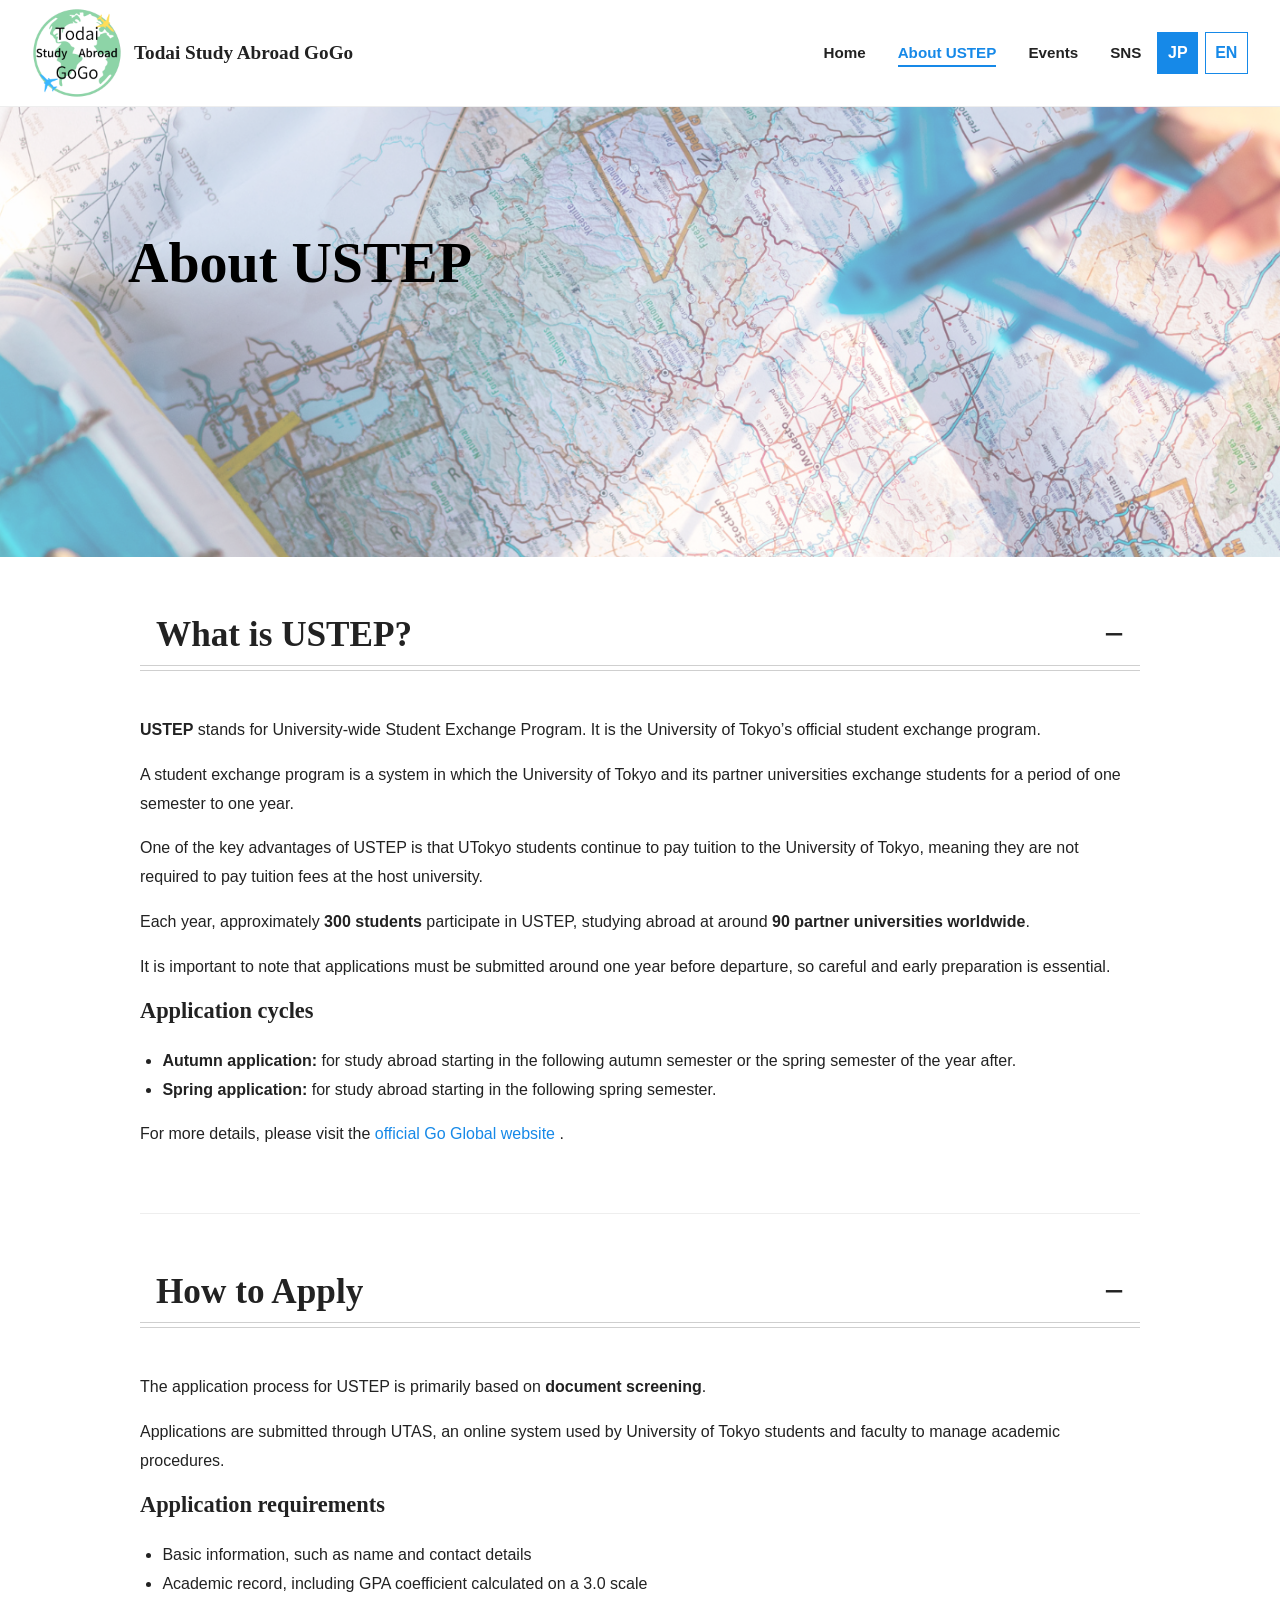
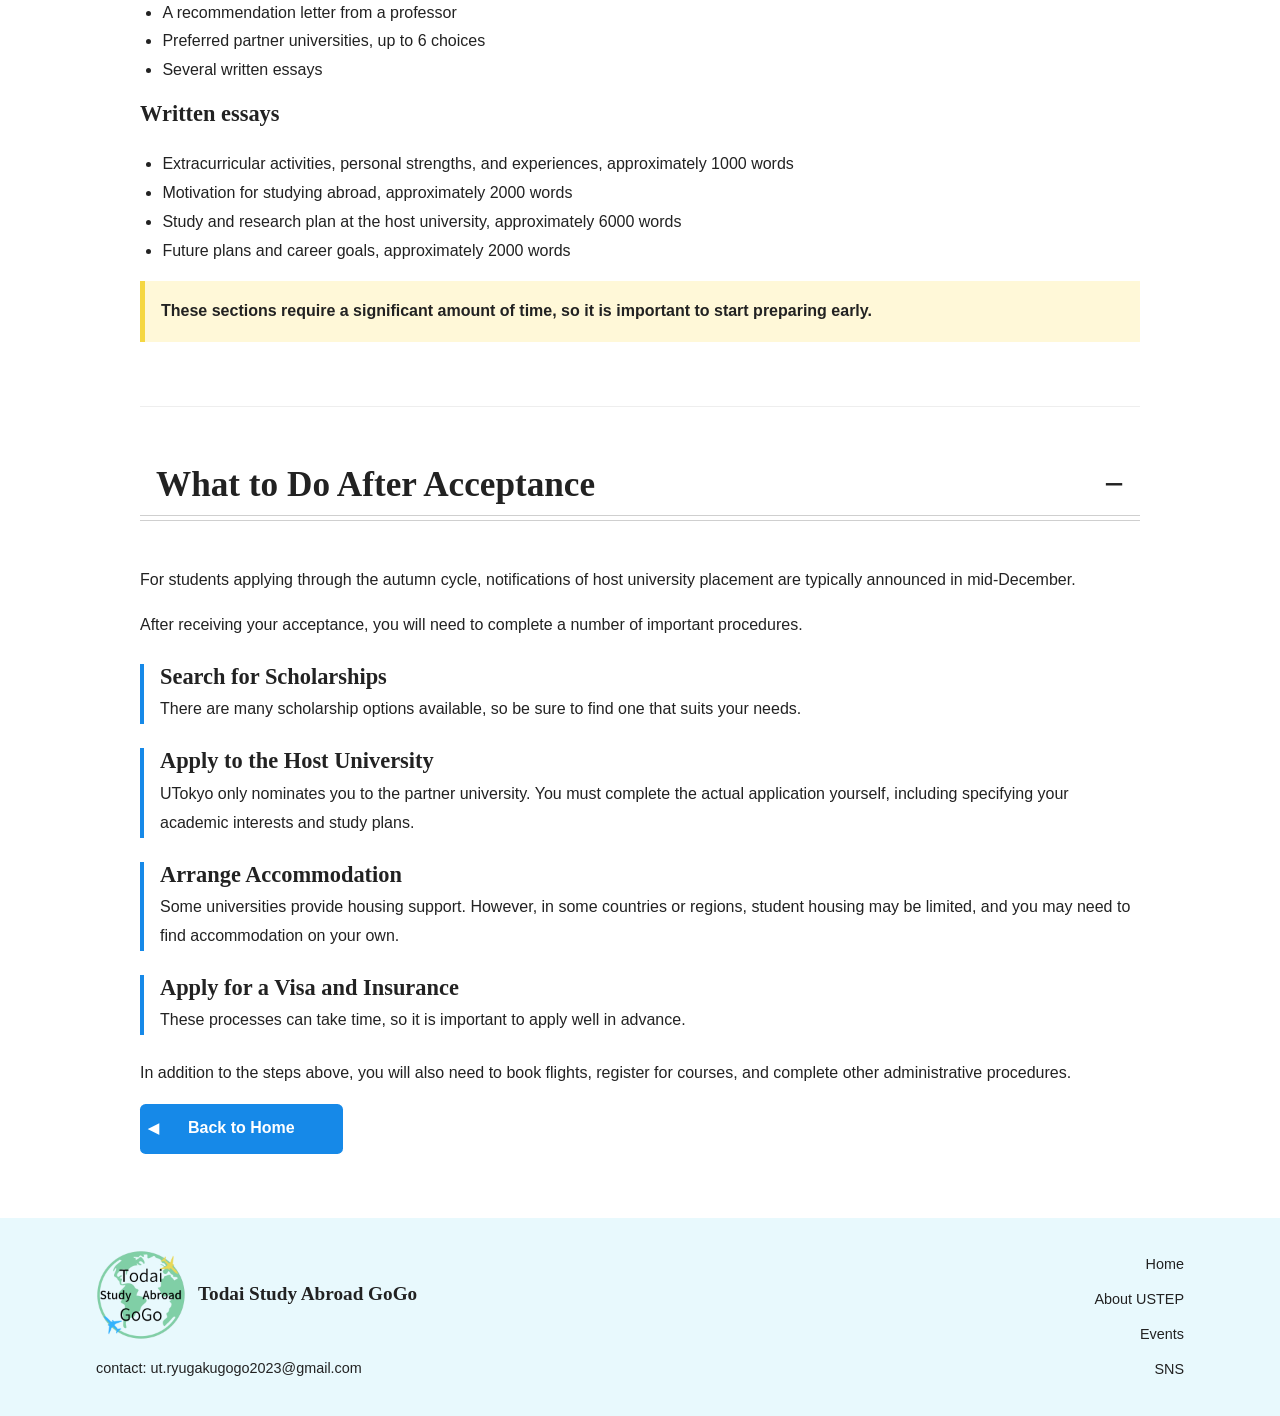
==== about.html @ 0df2ac2d "Update about.html" ====
<!doctype html>
<html lang="en">
<head>
	<meta charset="utf-8">
	<meta name="viewport" content="width=device-width, initial-scale=1.0">
	<meta name="robots" content="noindex">
	<title>Todai Study Abroad GoGo | About USTEP</title>
	<link rel="stylesheet" href="css/style.css">
	<script src="js/script.js" defer></script>
</head>

<body class="page-about">
	<header class="site-header">
		<div class="site-branding">
					<a href="index.html">
						<img src="images/logo.png" data-en-src="images/logo.png" data-jp-src="images/logo_jp.png" alt="Todai Study Abroad GoGo logo">
					</a>
					<p data-en="Todai Study Abroad GoGo" data-jp="東大留学GoGo">
						Todai Study Abroad GoGo
					</p>
		</div>

		<nav class="primary-navigation" aria-label="Main navigation">
			<button class="menu-toggle" type="button" aria-label="Open navigation menu" data-en="Menu" data-jp="メニュー">
				Menu
			</button>

			<ul class="nav-list">
				<li><a href="index.html" data-en="Home" data-jp="ホーム">Home</a></li>
				<li><a href="about.html" aria-current="page" data-en="About USTEP" data-jp="USTEPについて">About USTEP</a></li>
				<li><a href="events.html" data-en="Events" data-jp="イベント">Events</a></li>
				<li><a href="sns.html" data-en="SNS" data-jp="SNS">SNS</a></li>
			</ul>

			<div class="language-switcher">
				<button class="language-button active-language" data-lang="jp">JP</button>
				<button class="language-button" data-lang="en">EN</button>
			</div>
		</nav>
	</header>

	<main>
		<section class="hero hero-about">
			<img src="images/about-hero.png" alt="World map representing global exchange">
			<div class="hero-about-content">
				<h1 data-en="About USTEP" data-jp="USTEPについて">About USTEP</h1>
			</div>
		</section>

		<section class="content-section">
			<h2 data-en="What is USTEP?" data-jp="USTEPとは？">What is USTEP?</h2>

			<p data-en="USTEP stands for University-wide Student Exchange Program. It is the University of Tokyo’s official student exchange program."
			   data-jp="USTEPはUniversity-wide Student Exchange Programの略で、東京大学の公式な全学交換留学プログラムです。">
				<strong>USTEP</strong> stands for University-wide Student Exchange Program.
				It is the University of Tokyo’s official student exchange program.
			</p>

			<p data-en="A student exchange program is a system in which the University of Tokyo and its partner universities exchange students for a period of one semester to one year."
			   data-jp="交換留学プログラムとは、東京大学と協定校が学生を相互に派遣し、1学期から1年程度の期間、海外の大学で学ぶ制度です。">
				A student exchange program is a system in which the University of Tokyo and its
				partner universities exchange students for a period of one semester to one year.
			</p>

			<p data-en="One of the key advantages of USTEP is that UTokyo students continue to pay tuition to the University of Tokyo, meaning they are not required to pay tuition fees at the host university."
			   data-jp="USTEPの大きな特徴の一つは、東京大学に授業料を納めれば、留学先大学への授業料を支払う必要がない点です。">
				One of the key advantages of USTEP is that UTokyo students continue to pay tuition
				to the University of Tokyo, meaning they are not required to pay tuition fees at
				the host university.
			</p>

			<p data-en="Each year, approximately 300 students participate in USTEP, studying abroad at around 90 partner universities worldwide."
			   data-jp="毎年約300人の学生がUSTEPを通じて、世界約90の協定校へ留学しています。">
				Each year, approximately <strong>300 students</strong> participate in USTEP,
				studying abroad at around <strong>90 partner universities worldwide</strong>.
			</p>

			<p data-en="It is important to note that applications must be submitted around one year before departure, so careful and early preparation is essential."
			   data-jp="出発の約1年前に応募する必要があるため、早めの準備がとても重要です。">
				It is important to note that applications must be submitted around one year before
				departure, so careful and early preparation is essential.
			</p>

			<h3 data-en="Application cycles" data-jp="応募時期">Application cycles</h3>
			<ul>
				<li data-en="Autumn application: for study abroad starting in the following autumn semester or the spring semester of the year after."
					data-jp="秋募集：翌年秋学期または翌々年春学期からの留学を対象とします。">
					<strong>Autumn application:</strong> for study abroad starting in the following
					autumn semester or the spring semester of the year after.
				</li>
				<li data-en="Spring application: for study abroad starting in the following spring semester."
					data-jp="春募集：翌年春学期からの留学を対象とします。">
					<strong>Spring application:</strong> for study abroad starting in the following
					spring semester.
				</li>
			</ul>

			<p>
				<span data-en="For more details, please visit the " data-jp="詳細は">
					For more details, please visit the
				</span>
				<a href="https://www.u-tokyo.ac.jp/adm/go-global/ja/program-list-USTEP.html" target="_blank" rel="noopener"
				data-en="official Go Global website"
				data-jp="公式Go Globalウェブサイト">
				official Go Global website
			</a>

	<span data-en="." data-jp="をご確認ください。">.</span>
</p>
		</section>

		<section class="content-section">
			<h2 data-en="How to Apply" data-jp="応募方法">How to Apply</h2>

			<p data-en="The application process for USTEP is primarily based on document screening."
			   data-jp="USTEPの応募は、主に書類選考によって行われます。">
				The application process for USTEP is primarily based on
				<strong>document screening</strong>.
			</p>

			<p data-en="Applications are submitted through UTAS, an online system used by University of Tokyo students and faculty to manage academic procedures."
			   data-jp="応募は、東京大学の学生や教職員が学務手続きに使用するオンラインシステムであるUTASを通じて行います。">
				Applications are submitted through UTAS, an online system used by University of
				Tokyo students and faculty to manage academic procedures.
			</p>

			<h3 data-en="Application requirements" data-jp="応募に必要な書類">Application requirements</h3>
			<ul>
				<li data-en="Basic information, such as name and contact details" data-jp="氏名や連絡先などの基本情報">Basic information, such as name and contact details</li>
				<li data-en="Academic record, including GPA coefficient calculated on a 3.0 scale" data-jp="3.0満点で算出される成績評価係数を含む成績情報">Academic record, including GPA coefficient calculated on a 3.0 scale</li>
				<li data-en="A recommendation letter from a professor" data-jp="教員からの推薦書（所見事項）">A recommendation letter from a professor</li>
				<li data-en="Preferred partner universities, up to 6 choices" data-jp="希望する協定校（最大6校）">Preferred partner universities, up to 6 choices</li>
				<li data-en="Several written essays" data-jp="複数のエッセイ">Several written essays</li>
			</ul>

			<h3 data-en="Written essays" data-jp="エッセイ内容">Written essays</h3>
			<ul>
				<li data-en="Extracurricular activities, personal strengths, and experiences, approximately 1000 words" data-jp="課外活動、長所、これまでの経験など（約1000字）">Extracurricular activities, personal strengths, and experiences, approximately 1000 words</li>
				<li data-en="Motivation for studying abroad, approximately 2000 words" data-jp="留学を希望する理由（約2000字）">Motivation for studying abroad, approximately 2000 words</li>
				<li data-en="Study and research plan at the host university, approximately 6000 words" data-jp="留学先での学習・研究計画（約6000字）">Study and research plan at the host university, approximately 6000 words</li>
				<li data-en="Future plans and career goals, approximately 2000 words" data-jp="将来の計画やキャリア目標（約2000字）">Future plans and career goals, approximately 2000 words</li>
			</ul>

			<p class="note" data-en="These sections require a significant amount of time, so it is important to start preparing early."
			   data-jp="これらの項目は準備にかなり時間がかかるため、早めに取り組むことが重要です。">
				These sections require a significant amount of time, so it is important to start
				preparing early.
			</p>
		</section>

		<section class="content-section">
			<h2 data-en="What to Do After Acceptance" data-jp="内定後にやること">What to Do After Acceptance</h2>

			<p data-en="For students applying through the autumn cycle, notifications of host university placement are typically announced in mid-December."
			   data-jp="秋募集で応募した学生の場合、派遣先大学の内定通知は通常12月中旬ごろに発表されます。">
				For students applying through the autumn cycle, notifications of host university
				placement are typically announced in mid-December.
			</p>

			<p data-en="After receiving your acceptance, you will need to complete a number of important procedures."
			   data-jp="内定後は、いくつかの重要な手続きを進める必要があります。">
				After receiving your acceptance, you will need to complete a number of important
				procedures.
			</p>

			<article class="process-item">
				<h3 data-en="Search for Scholarships" data-jp="奨学金を探す">Search for Scholarships</h3>
				<p data-en="There are many scholarship options available, so be sure to find one that suits your needs."
				   data-jp="利用できる奨学金は多くあるため、自分に合ったものを探すことが大切です。">There are many scholarship options available, so be sure to find one that suits your needs.</p>
			</article>

			<article class="process-item">
				<h3 data-en="Apply to the Host University" data-jp="留学先大学に出願する">Apply to the Host University</h3>
				<p data-en="UTokyo only nominates you to the partner university. You must complete the actual application yourself, including specifying your academic interests and study plans."
				   data-jp="東京大学は協定校への推薦を行うのみで、実際の出願手続きは自分で行う必要があります。関心分野や学習計画の記入も求められることがあります。">
					UTokyo only nominates you to the partner university. You must complete the
					actual application yourself, including specifying your academic interests and study plans.
				</p>
			</article>

			<article class="process-item">
				<h3 data-en="Arrange Accommodation" data-jp="滞在先を手配する">Arrange Accommodation</h3>
				<p data-en="Some universities provide housing support. However, in some countries or regions, student housing may be limited, and you may need to find accommodation on your own."
				   data-jp="大学によっては住居のサポートがありますが、国や地域によっては学生寮が限られており、自分で滞在先を探す必要がある場合もあります。">
					Some universities provide housing support. However, in some countries or regions,
					student housing may be limited, and you may need to find accommodation on your own.
				</p>
			</article>

			<article class="process-item">
				<h3 data-en="Apply for a Visa and Insurance" data-jp="ビザと保険を申請する">Apply for a Visa and Insurance</h3>
				<p data-en="These processes can take time, so it is important to apply well in advance."
				   data-jp="これらの手続きには時間がかかる場合があるため、余裕をもって申請することが重要です。">These processes can take time, so it is important to apply well in advance.</p>
			</article>

			<p data-en="In addition to the steps above, you will also need to book flights, register for courses, and complete other administrative procedures."
			   data-jp="上記に加えて、航空券の予約、履修登録、その他の事務手続きも必要になります。">
				In addition to the steps above, you will also need to book flights, register for
				courses, and complete other administrative procedures.
			</p>

			<p>
				<a class="back-button" href="index.html" data-en="Back to Home" data-jp="ホームに戻る">Back to Home</a>
			</p>
		</section>
	</main>

	<footer class="site-footer">
		<div class="footer-left">
			<div class="footer-branding">
				<img src="images/logo.png" data-en-src="images/logo.png" data-jp-src="images/logo_jp.png" alt="Todai Study Abroad GoGo logo">
				<p data-en="Todai Study Abroad GoGo" data-jp="東大留学GoGo">
					Todai Study Abroad GoGo
				</p>
			</div>

			<p class="footer-email" data-en="contact: ut.ryugakugogo2023@gmail.com" data-jp="お問い合わせ: ut.ryugakugogo2023@gmail.com">
				contact: ut.ryugakugogo2023@gmail.com
			</p>
		</div>

		<nav class="footer-navigation" aria-label="Footer navigation">
			<ul>
				<li><a href="index.html" data-en="Home" data-jp="ホーム">Home</a></li>
				<li><a href="about.html" data-en="About USTEP" data-jp="USTEPについて">About USTEP</a></li>
				<li><a href="events.html" data-en="Events" data-jp="イベント">Events</a></li>
				<li><a href="sns.html" data-en="SNS" data-jp="SNS">SNS</a></li>
			</ul>
		</nav>
	</footer>
</body>
</html>
---- css/style.css ----
/* =========================================================
   Base styles
   ========================================================= */

/* 
  CSS variables are used to keep colours and spacing consistent.
  This also makes it easier to update the whole design later.
*/
:root {
	--color-primary: #1689e8;
	--color-primary-dark: #0f6fbd;
	--color-light-blue: #e8f9fd;
	--color-light-grey: #f2f2f2;
	--color-border: #cfcfcf;
	--color-text: #222222;
	--color-muted: #555555;
	--color-white: #ffffff;

	--font-main: Georgia, "Times New Roman", serif;
	--font-body: Arial, Helvetica, sans-serif;

	--spacing-small: 0.75rem;
	--spacing-medium: 1.5rem;
	--spacing-large: 3rem;

	--max-width: 1000px;
}

/* 
  border-box makes layout easier because padding and border
  are included in the element's total width.
*/
* {
	box-sizing: border-box;
}

html {
	scroll-behavior: smooth;
}

body {
	margin: 0;
	color: var(--color-text);
	background-color: var(--color-white);
	font-family: var(--font-body);
	line-height: 1.8;
}

img {
	display: block;
	max-width: 100%;
	height: auto;
}

a {
	color: var(--color-primary);
	text-decoration: none;
}

a:hover,
a:focus {
	color: var(--color-primary-dark);
	text-decoration: underline;
}

h1,
h2,
h3,
h4 {
	font-family: var(--font-main);
	line-height: 1.2;
	margin-top: 0;
}

h1 {
	font-size: clamp(2rem, 5vw, 3.5rem);
}

h2 {
	font-size: clamp(1.6rem, 3vw, 2.2rem);
	border-bottom: 1px solid var(--color-border);
	padding-bottom: 0.25rem;
}

h3 {
	font-size: 1.4rem;
}

h4 {
	font-size: 1.2rem;
}

p {
	margin-top: 0;
}

ul,
ol {
	padding-left: 1.4rem;
}

/* =========================================================
   Header and navigation
   ========================================================= */

.site-header {
	position: sticky;
	top: 0;
	z-index: 10;
	display: flex;
	align-items: center;
	justify-content: space-between;
	gap: var(--spacing-medium);
	padding: 0.5rem 2rem;
	background-color: var(--color-white);
	border-bottom: 1px solid #eeeeee;
}

.site-branding {
	display: flex;
	align-items: center;
	gap: 0.75rem;
}

.site-branding img {
	width: 90px;
	height: auto;
	object-fit: contain;
}

.site-branding p {
	margin: 0;
	font-family: var(--font-main);
	font-size: 1.2rem;
	font-weight: bold;
}

.primary-navigation {
	display: flex;
	align-items: center;
}

.nav-list {
	display: flex;
	align-items: center;
	gap: 2rem;
	margin: 0;
	padding: 0;
	list-style: none;
}

.nav-list a {
	color: var(--color-text);
	font-size: 0.95rem;
	font-weight: 600;
}

.nav-list a:hover,
.nav-list a:focus {
	color: var(--color-primary);
	text-decoration: none;
}

.nav-list a[aria-current="page"] {
	color: var(--color-primary);
	border-bottom: 2px solid var(--color-primary);
	padding-bottom: 0.25rem;
}

/* 
  The button is visible on small screens.
  JavaScript will later use this class for mobile navigation.
*/
.menu-toggle {
	display: none;
	padding: 0.5rem 0.8rem;
	border: 1px solid var(--color-border);
	border-radius: 0.4rem;
	background-color: var(--color-white);
	color: var(--color-text);
	font: inherit;
	cursor: pointer;
}

.menu-toggle:hover,
.menu-toggle:focus {
	background-color: var(--color-light-grey);
}

/* =========================================================
   Hero sections
   ========================================================= */

.page-home .hero-content h1 {
  font-family: "Raleway", sans-serif;
  font-weight: 500;
  font-style: italic;
}

.hero {
  position: relative;
  width: 100%;
  height: 450px;
  overflow: hidden;
}

/* 
  A light overlay improves text readability on background images.
*/
.hero img {
  width: 100%;
  height: 100%;
  object-fit: cover;
}


.hero-content {
  position: absolute;
  top: 35%;
  left: 5%;
  transform: translateY(-50%);
  color: black;
  text-align: left;
  max-width: 900px;
  z-index: 2;
}

.hero-about-content,
.hero-events-content,
.hero-sns-content {
  position: absolute;
  top: 40%;
  left: 10%;
  transform: translateY(-50%);
  color: black;
  text-align: left;
  max-width: 1000px;
  z-index: 2;
}

.hero-about::after,
.hero-events::after {
  content: "";
  position: absolute;
  inset: 0;
  background-color: rgba(255, 255, 255, 0.4);
  z-index: 1;
}

.hero-sns::after{
  content: "";
  position: absolute;
  inset: 0;
  background-color: rgba(255, 255, 255, 0.6);
  z-index: 1;
}

.sp-only {
  display: none;
}

/* =========================================================
   General page sections
   ========================================================= */

.content-section {
	width: min(100% - 2rem, var(--max-width));
	margin: 0 auto;
	padding: var(--spacing-large) 0;
}

.content-section + .content-section {
	border-top: 1px solid #eeeeee;
}

.about-summary,
.sns-introduction {
	display: grid;
	grid-template-columns: 1.5fr 1fr;
	align-items: center;
	gap: var(--spacing-large);
}

.section-image {
	margin: 0;
}

.section-image img {
	margin-inline: auto;
	max-height: 300px;
	object-fit: contain;
}

.study-abroad-overview,
.event-highlights,
.sns-platforms {
	background-color: var(--color-light-grey);
	width: 100%;
	max-width: none;
	padding-inline: max(1rem, calc((100% - var(--max-width)) / 2));
}

.note {
	padding: 1rem;
	background-color: #fff8d8;
	border-left: 5px solid #f5d742;
	font-weight: bold;
}

/* =========================================================
   Buttons and links
   ========================================================= */

.button-link {
	display: inline-block;
	padding: 0.65rem 4rem;
    position: relative;
	border-radius: 0.35rem;
	background-color: var(--color-primary);
	color: var(--color-white);
	font-weight: bold;
	text-align: center;
	text-decoration: none;
	transition: background-color 0.2s ease, transform 0.2s ease;
}

.button-link:hover,
.button-link:focus {
	background-color: var(--color-primary-dark);
	color: var(--color-white);
	text-decoration: none;
	transform: translateY(-2px);
}

.button-link::after {
  content: "▶";
  position: absolute;
  right: 1rem;
  top: 50%;
  transform: translateY(-50%);
}

.back-button {
	display: inline-block;
	padding: 0.65rem 3rem;
    position: relative;
	border-radius: 0.35rem;
	background-color: var(--color-primary);
	color: var(--color-white);
	font-weight: bold;
	text-align: center;
	text-decoration: none;
	transition: background-color 0.2s ease, transform 0.2s ease;
}

.back-button:hover,
.back-button:focus {
	background-color: var(--color-primary-dark);
	color: var(--color-white);
	text-decoration: none;
	transform: translateY(-2px);
}

.back-button::before {
  content: "◀";
  position: absolute;
  left: 0.5rem;
  top: 50%;
  transform: translateY(-50%);
  font-size: 0.9rem;
}

/* =========================================================
   Home page service cards
   ========================================================= */

.card-grid {
	display: grid;
	grid-template-columns: repeat(2, minmax(0, 1fr));
	gap: var(--spacing-medium);
	margin-top: var(--spacing-medium);
}

.service-card {
	padding: var(--spacing-medium);
	background-color: var(--color-light-blue);
	text-align: center;
}

.service-card img {
	width: 100%;
	aspect-ratio: 5 / 4;
	object-fit: cover;
	margin-bottom: var(--spacing-medium);
}

.service-card h3 {
	margin-bottom: 0.5rem;
	font-size: 1.8rem;
}

.service-card p {
	max-width: 320px;
	margin-inline: auto;
}

/* =========================================================
   About USTEP page
   ========================================================= */

.process-item {
	margin: 1.5rem 0;
	padding-left: 1rem;
	border-left: 4px solid var(--color-primary);
}

.process-item h3 {
	margin-bottom: 0.3rem;
}

/* =========================================================
   Events page
   ========================================================= */

.events-introduction ul {
	margin-bottom: 0;
}

.event-month {
	margin-top: 2rem;
}

.event-month > h3 {
	border-bottom: 1px solid var(--color-border);
	padding-bottom: 0.25rem;
}

.event-card {
	margin: 1.25rem 0 2rem;
	padding: 1.5rem;
	background-color: var(--color-white);
}

.event-card h4 {
	display: inline;
	background-color: #eeff52;
	padding: 0.1rem 0.4rem;
}

.event-type {
	margin-bottom: 0.4rem;
	color: var(--color-primary);
	font-size: 0.9rem;
	font-weight: bold;
	text-transform: lowercase;
}

.event-images {
	display: grid;
	grid-template-columns: repeat(2, minmax(0, 1fr));
	gap: 1rem;
	margin-top: 1rem;
}

.event-card img {
	max-height: 260px;
	width: 100%;
	object-fit: cover;
	margin-top: 1rem;
}

.event-card img.event-image-vertical {
  width: min(100%, 400px);
  aspect-ratio: 5 / 3;
  height: auto;
  max-height: none;
  object-fit: cover;
  margin: 1rem auto 0;
}

/* =========================================================
   SNS page
   ========================================================= */

.sns-card {
	display: grid;
	grid-template-columns: 1.5fr 1fr;
	align-items: center;
	gap: var(--spacing-medium);
	margin: 2rem 0;
	padding: 1.5rem;
	background-color: var(--color-white);
	border: 1px solid var(--color-border);
	border-radius: 1.2rem;
}

.sns-card h3 {
	border-bottom: 1px solid var(--color-border);
	padding-bottom: 0.3rem;
}

.sns-card-image {
	margin: 0;
}

.sns-card-image img {
	width: 100%;
	max-height: 220px;
	object-fit: contain;
}

.sns-images {
  display: flex;
  gap: 1rem;
  align-items: center;
  justify-content: center;
}

.sns-images img {
  width: auto;
  height: 180px;
  max-width: 220px;
  object-fit: contain;
}


/* =========================================================
   Footer
   ========================================================= */

.site-footer {
  display: flex;
  justify-content: space-between;
  align-items: flex-start;
  padding: 2rem 6rem;
  background-color: var(--color-light-blue);
}

.footer-left {
  display: flex;
  flex-direction: column;
  align-items: flex-start;
  gap: 0.5rem;
}

.footer-branding {
	display: flex;
	align-items: center;
	gap: 0.75rem;
}

.footer-branding img {
	width: 90px;
	height: 90px;
	object-fit: contain;
    mix-blend-mode: multiply;
}

.footer-branding p {
	margin: 0;
	font-family: var(--font-main);
	font-size: 1.2rem;
	font-weight: bold;
}

.footer-email {
  font-size: 0.9rem;
  color: var(--color-text);
  margin: 0.5rem 0 0;
}

.footer-navigation {
  text-align: right;
}

.footer-navigation ul {
	margin: 0;
	padding: 0;
	list-style: none;
}

.footer-navigation li + li {
	margin-top: 0.4rem;
}

.footer-navigation a {
	color: var(--color-text);
	font-size: 0.9rem;
}

/* =========================================================
   Accessibility and focus states
   ========================================================= */

:focus-visible {
	outline: 3px solid var(--color-primary);
	outline-offset: 3px;
}

/* =========================================================
   Responsive styles
   ========================================================= */

@media screen and (max-width: 800px) {
	.site-header {
		align-items: flex-start;
		padding: 0.75rem 1rem;
	}

	.site-branding img {
		width: 52px;
		height: 52px;
	}

	.site-branding p {
		font-size: 1rem;
	}

	.primary-navigation {
		flex-direction: column;
		align-items: flex-end;
	}

	.menu-toggle {
		display: inline-block;
	}

	.nav-list {
		display: none;
		width: 100%;
		margin-top: 0.75rem;
		flex-direction: column;
		align-items: flex-end;
		gap: 0.75rem;
	}

	/* 
	  JavaScript can add the class .is-open to show the mobile menu.
	*/
	.nav-list.is-open {
		display: flex;
	}

	.hero {
		height: 250px;
	}

    .hero-content {
        left: 1rem;
        right: 1rem;
        max-width: none;
    }    

	.about-summary,
	.sns-introduction,
	.sns-card {
		grid-template-columns: 1fr;
	}

	.section-image {
		order: -1;
	}

	.card-grid,
	.event-images {
		grid-template-columns: 1fr;
	}

	.service-card img {
		height: auto;
	}

    .site-footer {
        flex-direction: column;
        align-items: center;
        text-align: center;
        gap: 2rem;
    }

    .footer-left {
        align-items: center;
    }

    .footer-branding {
        justify-content: center;
    }
    
    .footer-navigation {
        width: 100%;
        text-align: center;
    }

    .footer-navigation ul {
        display: flex;
        flex-direction: column;
        align-items: center;
        gap: 0.75rem;
        margin: 0;
        padding: 0;
    }

    .footer-navigation li {
        margin: 0;
    }
    
    .footer-navigation li + li {
        margin-top: 0;
    }
      
    .sns-images {
        flex-direction: row;
        justify-content: flex-start;
        flex-wrap: wrap;
    }
    
    .sns-images img {
        height: 140px;
        max-width: 180px;
    }
    
    .sns-images img:first-child {
        height: 120px;
    }
}


@media screen and (max-width: 500px) {
	body {
		font-size: 0.95rem;
	}

	.site-header {
		flex-direction: row;
		align-items: flex-start;
		justify-content: space-between;
		gap: 1rem;
	}

	.site-branding {
		flex: 1;
	}

	.primary-navigation {
		width: auto;
		display: flex;
		flex-direction: column;
		align-items: flex-end;
		gap: 0.6rem;
	}

	.language-switcher {
		order: 1;
		margin: 0;
	}

	.menu-toggle {
		order: 2;
		align-self: flex-end;
	}

	.nav-list {
		order: 3;
		align-items: flex-end;
	}

	.nav-list a {
		display: block;
		padding: 0.5rem 0;
	}

	.hero {
		min-height: 200px;
	}

	.content-section {
		padding: 2rem 0;
	}

	.study-abroad-overview,
	.event-highlights,
	.sns-platforms {
		padding-inline: 1rem;
	}

	.service-card,
	.event-card,
	.sns-card {
		padding: 1rem;
	}

	.button-link {
		width: 100%;
	}

	.footer-branding {
		align-items: flex-start;
	}

	.sp-only {
		display: inline;
	}
}

/* =========================================================
   JavaScript interaction styles
   ========================================================= */

.event-filter {
	display: flex;
	flex-wrap: wrap;
	gap: 0.75rem;
	margin: 1.5rem 0;
}

.event-filter button,
.accordion-button {
	padding: 0.55rem 1rem;
	border: 1px solid var(--color-primary);
	border-radius: 0.35rem;
	background-color: var(--color-white);
	color: var(--color-primary);
	font: inherit;
	font-weight: bold;
	cursor: pointer;
	transition: background-color 0.2s ease, color 0.2s ease;
}

.event-filter button:hover,
.event-filter button:focus,
.accordion-button:hover,
.accordion-button:focus {
	background-color: var(--color-primary);
	color: var(--color-white);
}

.event-filter .active-filter {
	background-color: var(--color-primary);
	color: var(--color-white);
}

.accordion-button {
	width: 100%;
	text-align: left;
	border: none;
	border-bottom: 1px solid var(--color-border);
	border-radius: 0;
	background-color: transparent;
	color: var(--color-text);
	font-family: var(--font-main);
	font-size: inherit;
}

.accordion-button::after {
	content: " −";
	float: right;
}

.accordion-button[aria-expanded="false"]::after {
	content: " +";
}

.accordion-panel {
	padding-top: 1rem;
}


@media screen and (max-width: 500px) {
	.event-filter {
		flex-direction: column;
	}

	.event-filter button {
		width: 100%;
	}
}



/* Scroll reveal animation */
.reveal {
  opacity: 0;
  transform: translateY(40px);
  transition: opacity 0.8s ease, transform 0.8s ease;
}

.reveal.is-visible {
  opacity: 1;
  transform: translateY(0);
}

/* language switching */

.language-switcher {
  display: flex;
  gap: 0.4rem;
  margin-left: 1rem;
}

.language-button {
  padding: 0.35rem 0.6rem;
  border: 1px solid var(--color-primary);
  background-color: white;
  color: var(--color-primary);
  font: inherit;
  font-weight: bold;
  cursor: pointer;
}

.language-button:hover,
.language-button:focus,
.active-language {
  background-color: var(--color-primary);
  color: white;
}
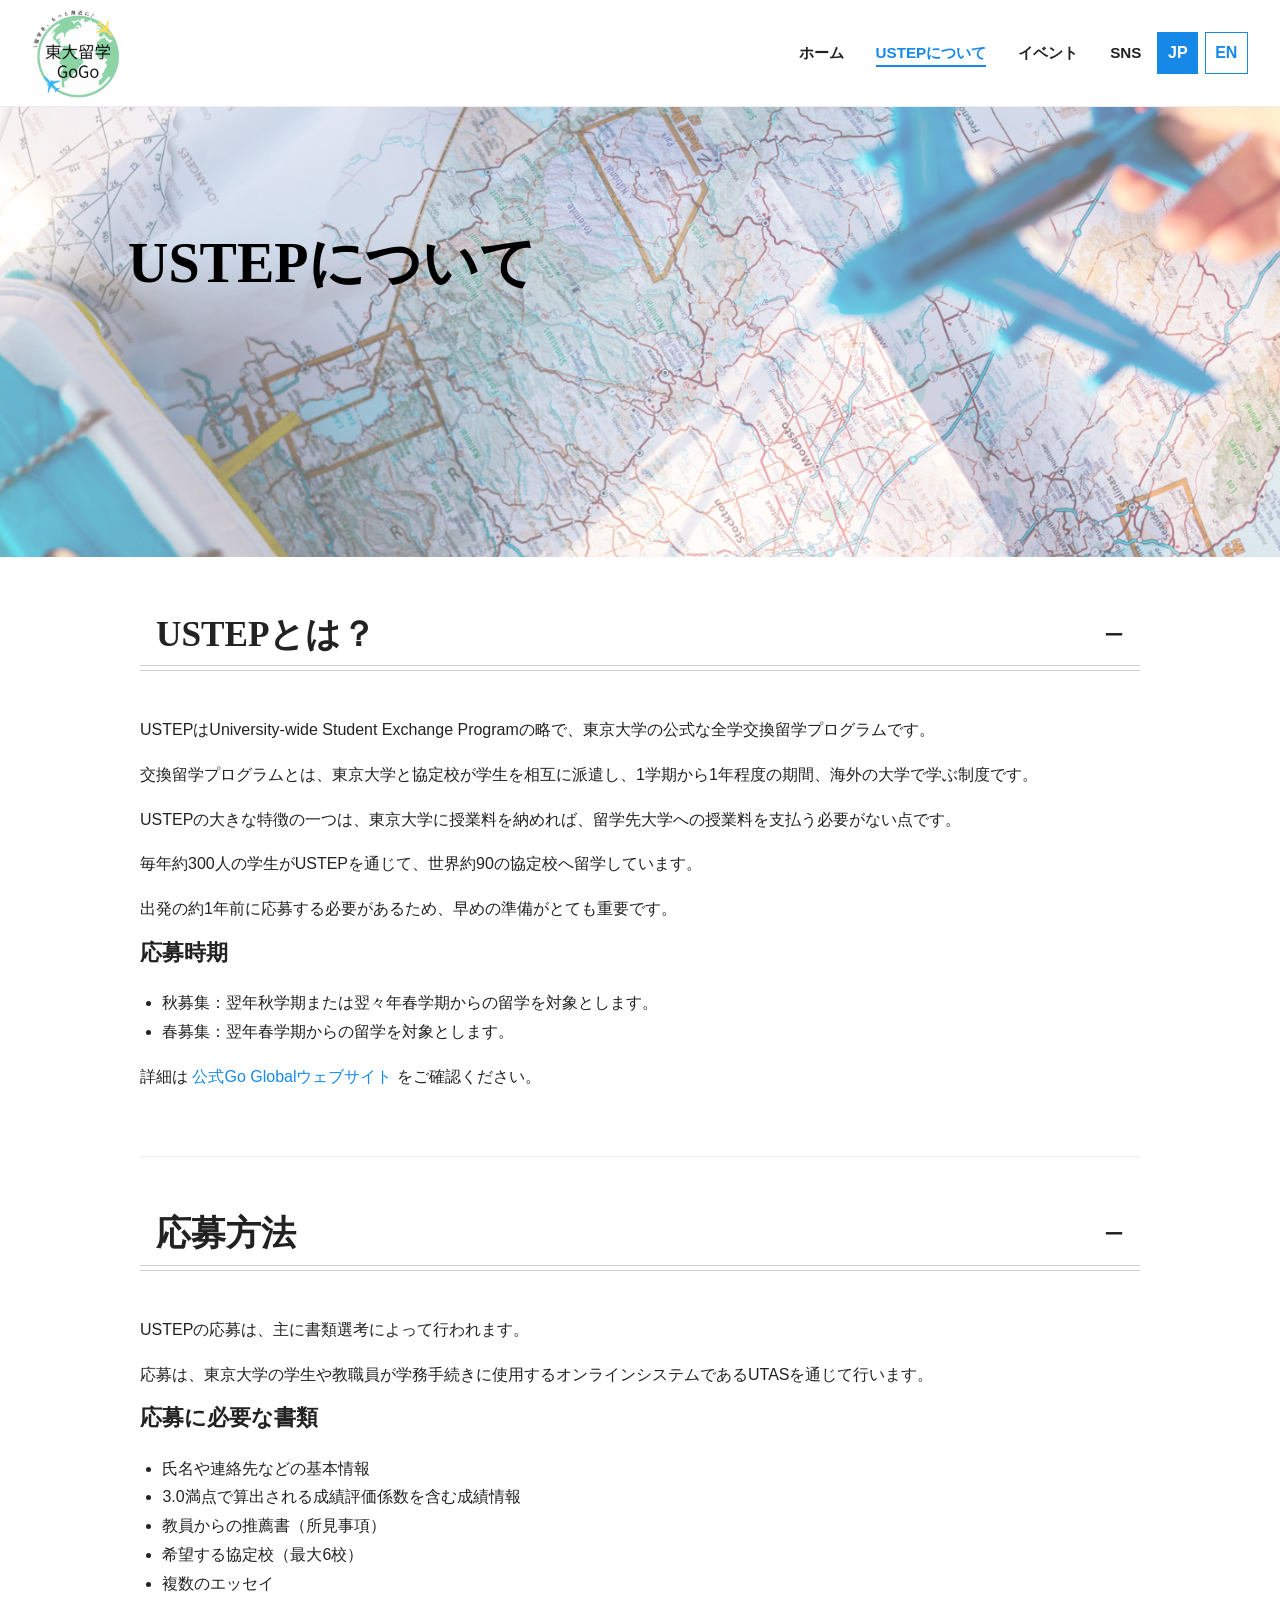
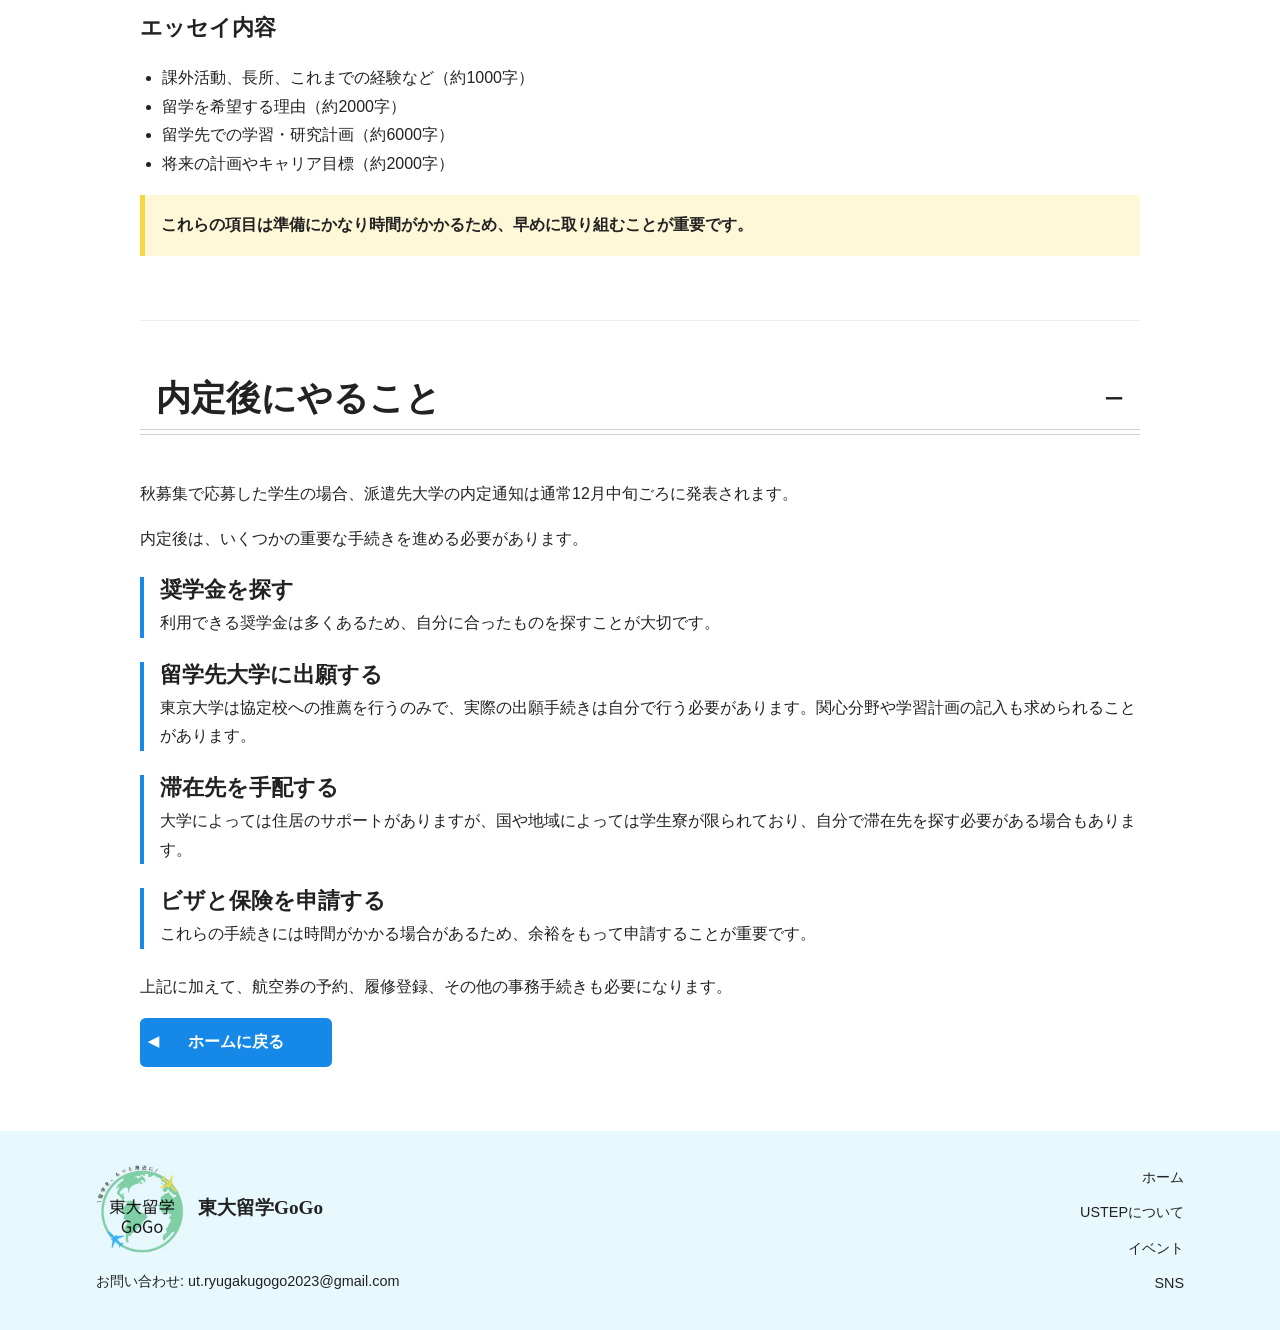
==== commit c86390ea: "Remove site title from header" ====
--- a/about.html
+++ b/about.html
@@ -15,9 +15,6 @@
 					<a href="index.html">
 						<img src="images/logo.png" data-en-src="images/logo.png" data-jp-src="images/logo_jp.png" alt="Todai Study Abroad GoGo logo">
 					</a>
-					<p data-en="Todai Study Abroad GoGo" data-jp="東大留学GoGo">
-						Todai Study Abroad GoGo
-					</p>
 		</div>
 
 		<nav class="primary-navigation" aria-label="Main navigation">
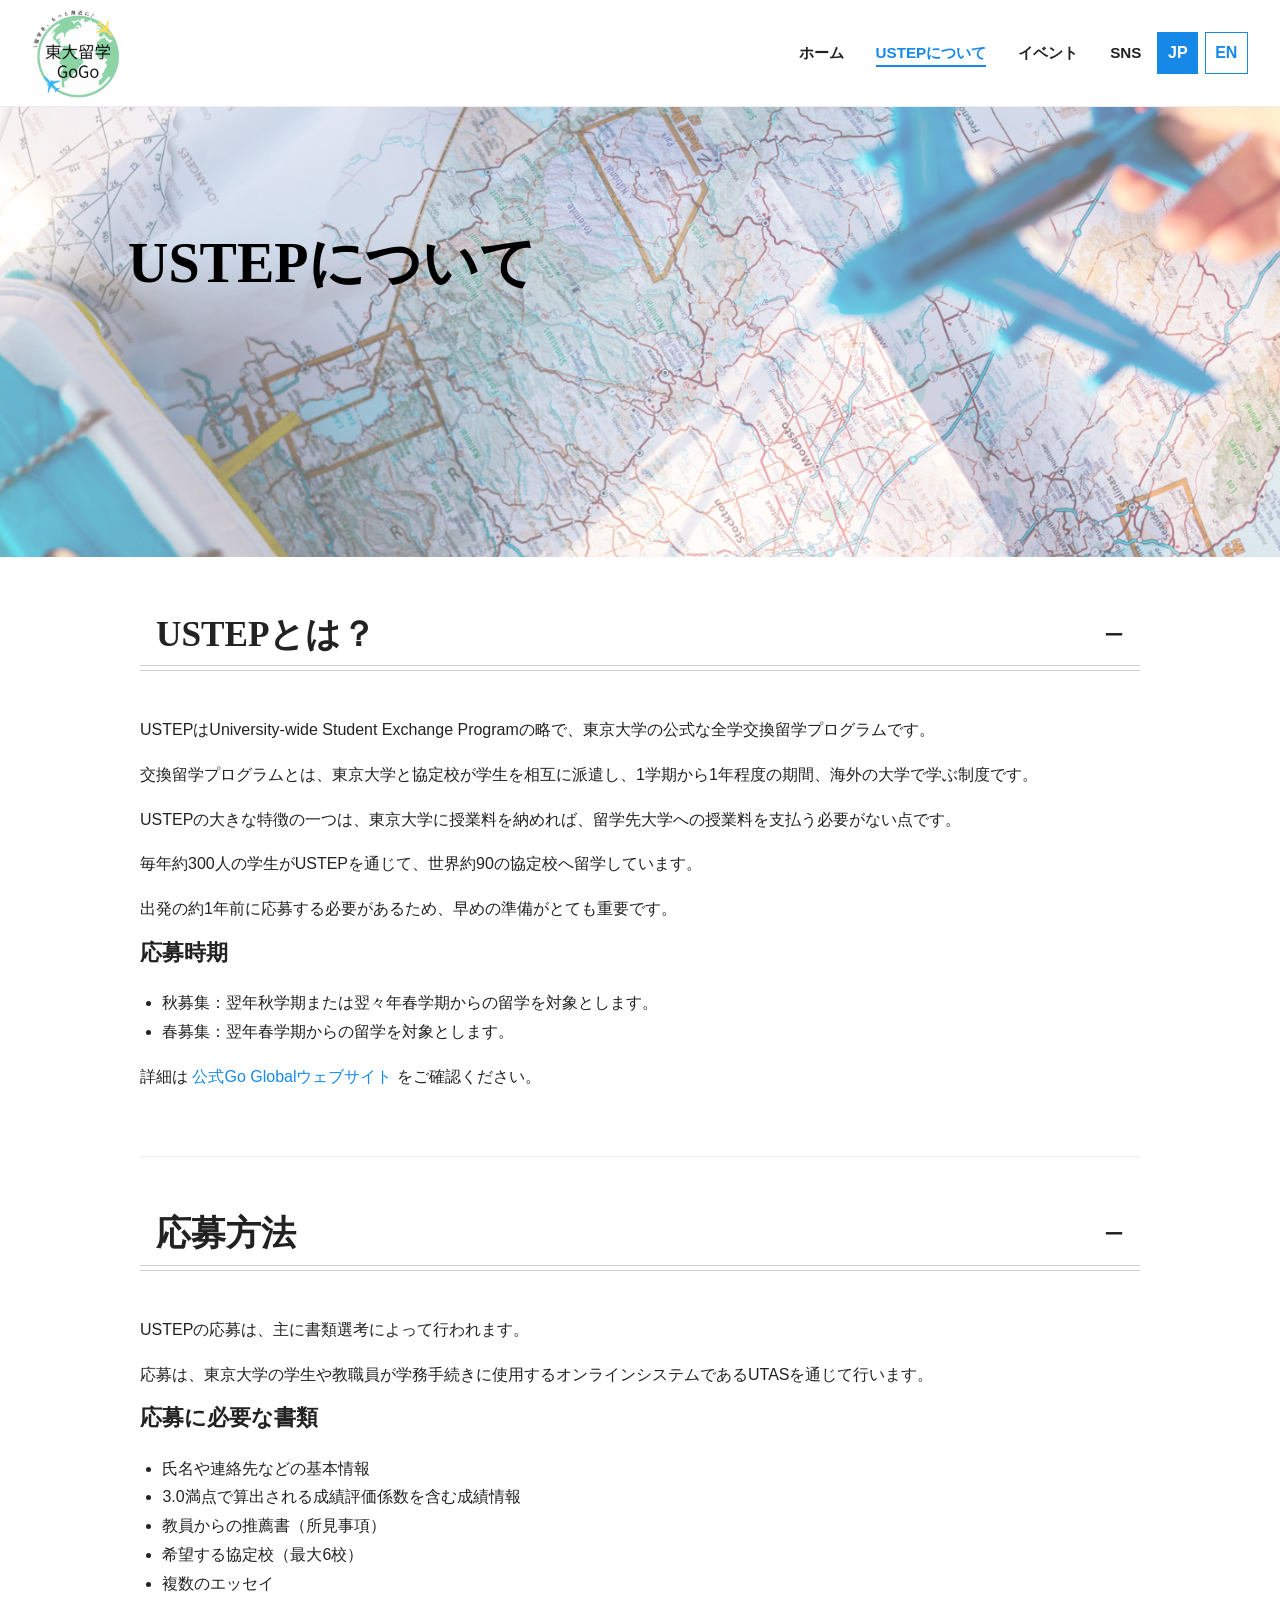
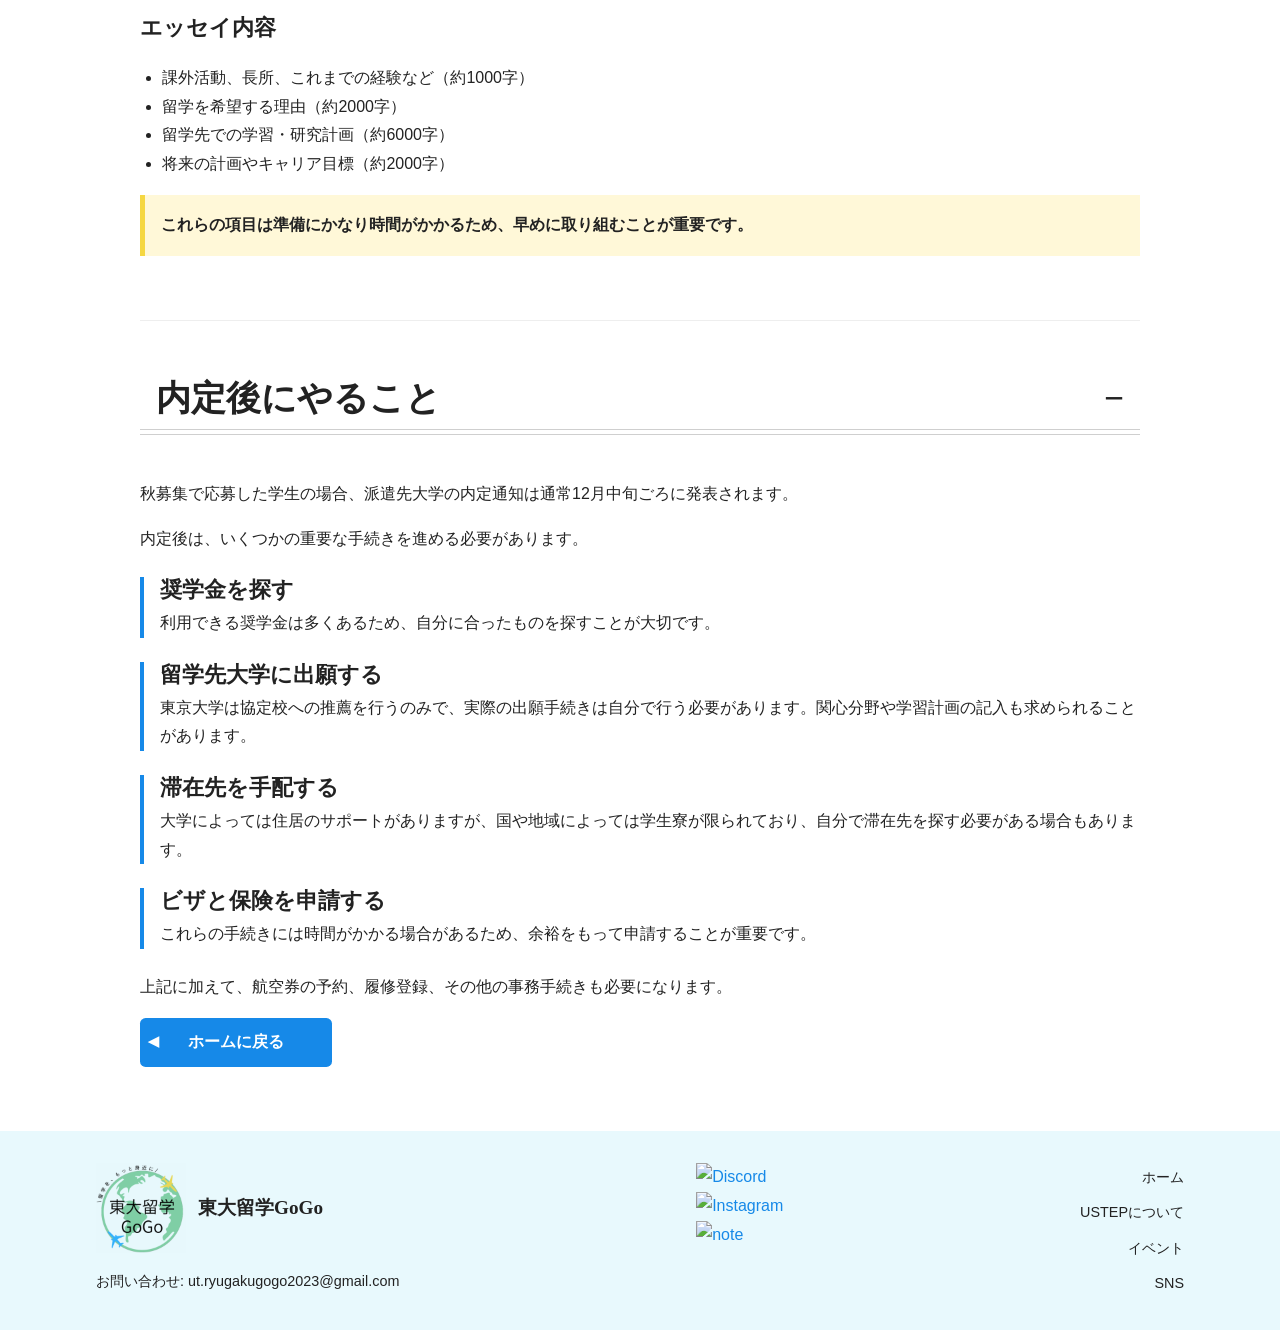
==== commit 5b23dbd2: "Update about.html" ====
--- a/about.html
+++ b/about.html
@@ -216,6 +216,20 @@
 			</p>
 		</div>
 
+        <div class="footer-social">
+			<a href="https://docs.google.com/forms/d/e/1FAIpQLSdWifzuKk-0l-K4alhIVgGrR2_svNSfy4mpbCFQKbQre_RAtA/viewform" target="_blank" rel="noopener" aria-label="Join our Discord through Google Form">
+				<img src="images/discord-icon.png" alt="Discord">
+			</a>
+			
+			<a href="https://www.instagram.com/utokyo_ryugaku_gogo" target="_blank" rel="noopener" aria-label="Follow us on Instagram">
+				<img src="images/instagram-icon.jpg" alt="Instagram">
+			</a>
+			
+			<a href="https://note.com/ut_ryugaku_gogo" target="_blank" rel="noopener" aria-label="Read our note articles">
+				<img src="images/note-icon.png" alt="note">
+			</a>
+		</div>
+
 		<nav class="footer-navigation" aria-label="Footer navigation">
 			<ul>
 				<li><a href="index.html" data-en="Home" data-jp="ホーム">Home</a></li>
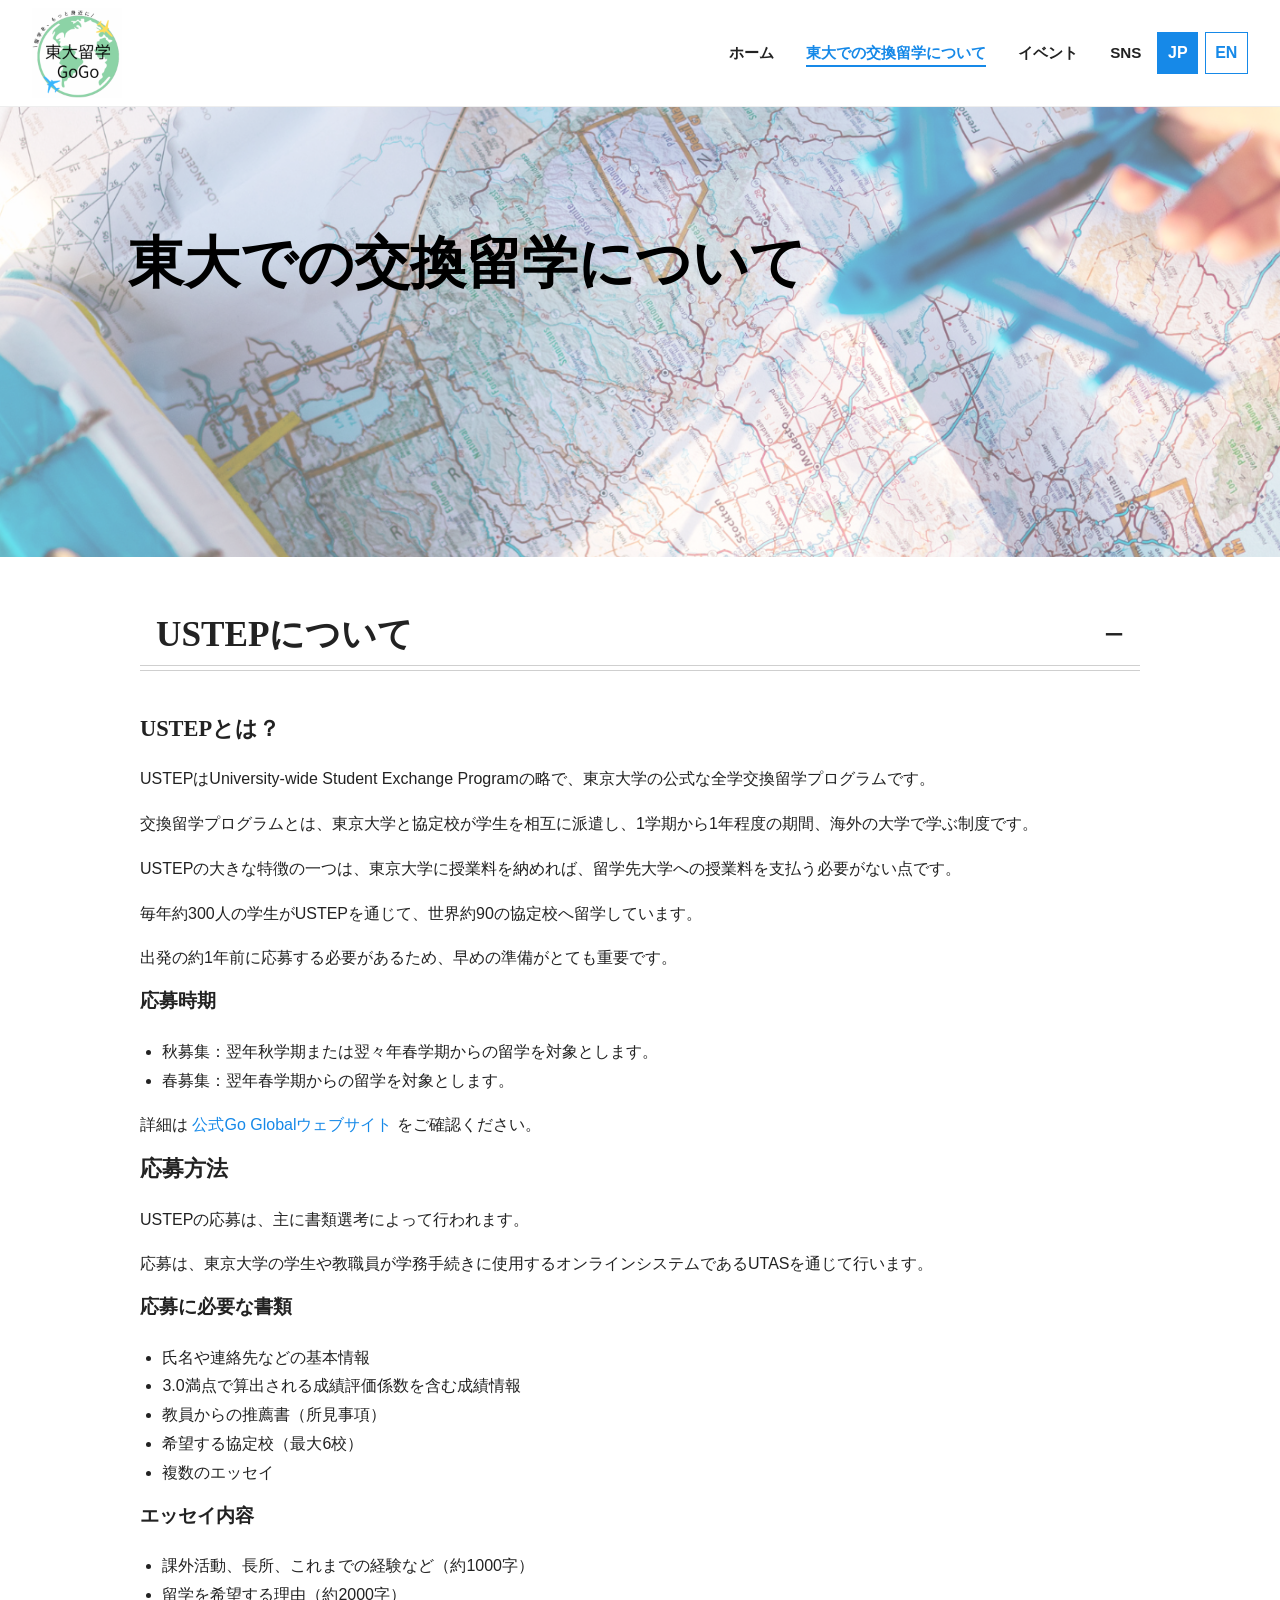
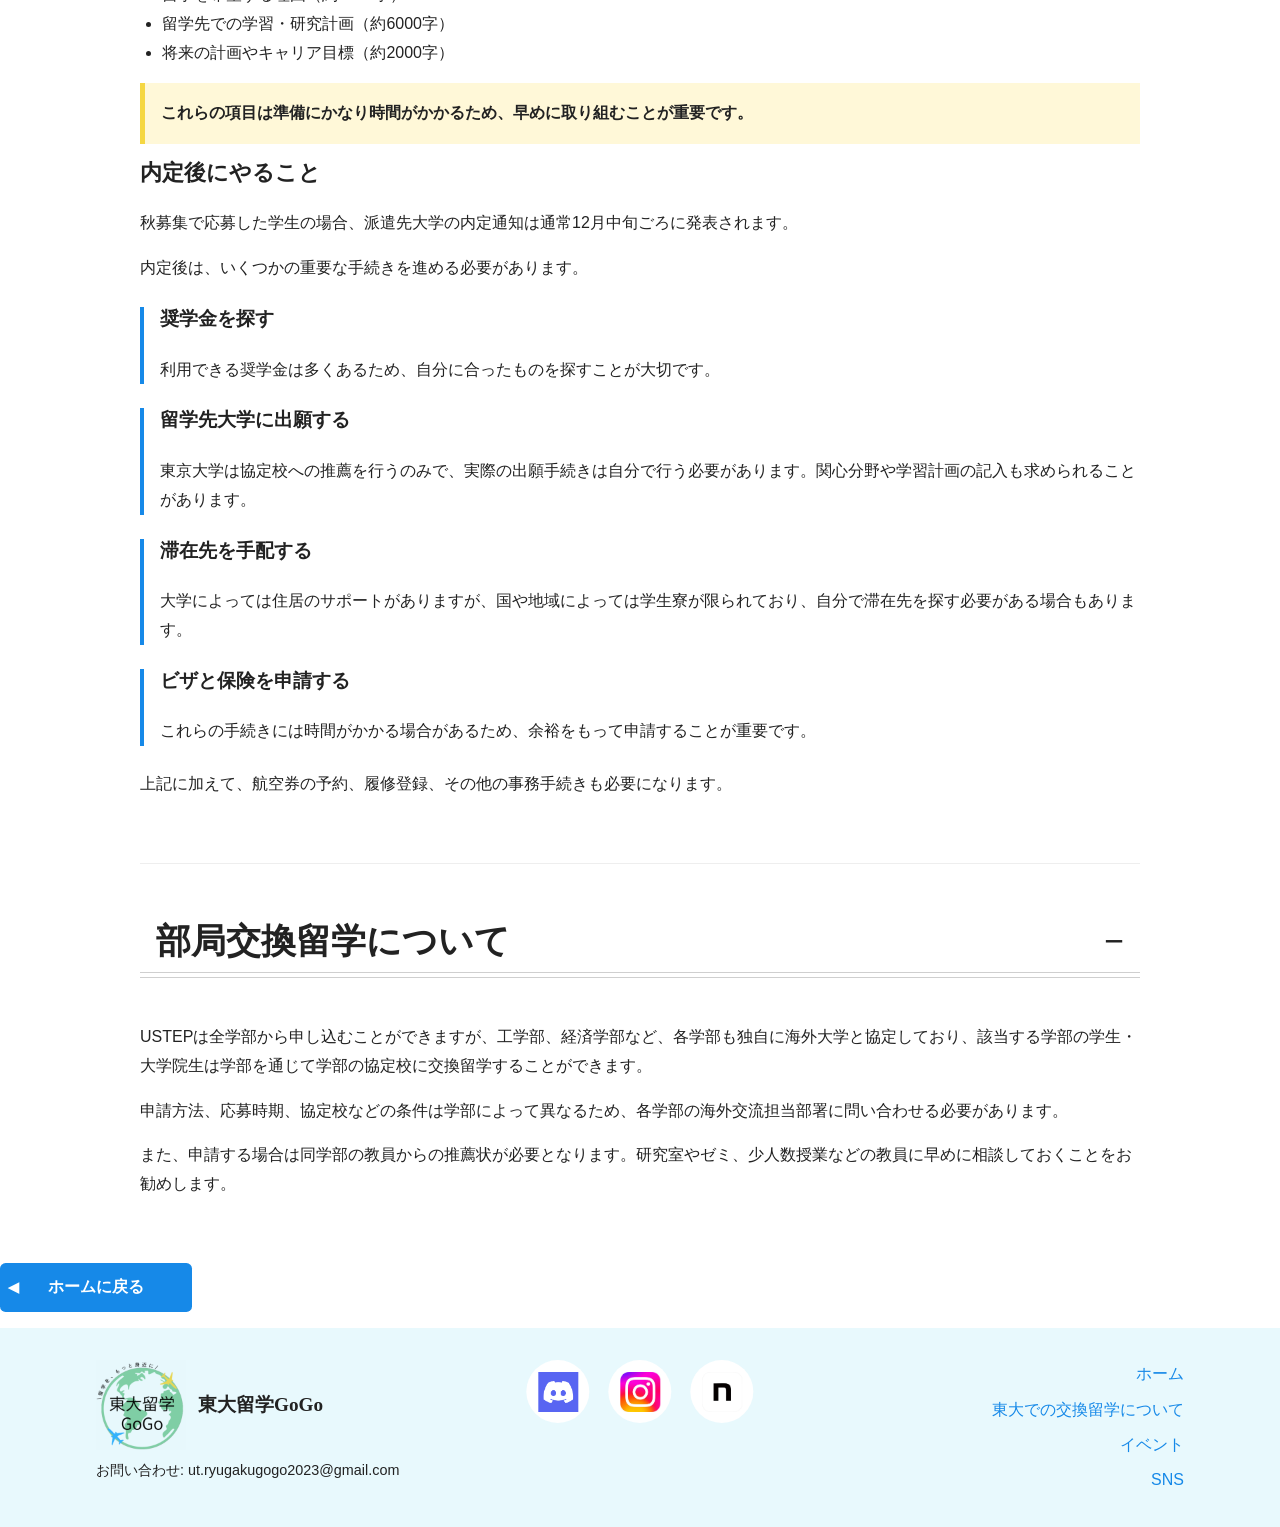
==== commit 0f456b45: "ヘッダーのコンポーネント化、Aboutページ編集（部局間の内容追加）" ====
--- a/about.html
+++ b/about.html
@@ -4,202 +4,206 @@
 	<meta charset="utf-8">
 	<meta name="viewport" content="width=device-width, initial-scale=1.0">
 	<meta name="robots" content="noindex">
-	<title>Todai Study Abroad GoGo | About USTEP</title>
+	<title>Todai Study Abroad GoGo | About exchange in UTokyo</title>
 	<link rel="stylesheet" href="css/style.css">
+	<script src="js/header.js" defer></script>
 	<script src="js/script.js" defer></script>
 </head>
 
 <body class="page-about">
-	<header class="site-header">
-		<div class="site-branding">
-					<a href="index.html">
-						<img src="images/logo.png" data-en-src="images/logo.png" data-jp-src="images/logo_jp.png" alt="Todai Study Abroad GoGo logo">
-					</a>
-		</div>
-
-		<nav class="primary-navigation" aria-label="Main navigation">
-			<button class="menu-toggle" type="button" aria-label="Open navigation menu" data-en="Menu" data-jp="メニュー">
-				Menu
-			</button>
-
-			<ul class="nav-list">
-				<li><a href="index.html" data-en="Home" data-jp="ホーム">Home</a></li>
-				<li><a href="about.html" aria-current="page" data-en="About USTEP" data-jp="USTEPについて">About USTEP</a></li>
-				<li><a href="events.html" data-en="Events" data-jp="イベント">Events</a></li>
-				<li><a href="sns.html" data-en="SNS" data-jp="SNS">SNS</a></li>
-			</ul>
-
-			<div class="language-switcher">
-				<button class="language-button active-language" data-lang="jp">JP</button>
-				<button class="language-button" data-lang="en">EN</button>
-			</div>
-		</nav>
-	</header>
+	<header class="site-header"></header>
 
 	<main>
 		<section class="hero hero-about">
 			<img src="images/about-hero.png" alt="World map representing global exchange">
 			<div class="hero-about-content">
-				<h1 data-en="About USTEP" data-jp="USTEPについて">About USTEP</h1>
+				<h1 data-en="About exchange in UTokyo" data-jp="東大での交換留学について">About exchange in UTokyo</h1>
 			</div>
 		</section>
 
 		<section class="content-section">
-			<h2 data-en="What is USTEP?" data-jp="USTEPとは？">What is USTEP?</h2>
-
-			<p data-en="USTEP stands for University-wide Student Exchange Program. It is the University of Tokyo’s official student exchange program."
-			   data-jp="USTEPはUniversity-wide Student Exchange Programの略で、東京大学の公式な全学交換留学プログラムです。">
-				<strong>USTEP</strong> stands for University-wide Student Exchange Program.
-				It is the University of Tokyo’s official student exchange program.
-			</p>
-
-			<p data-en="A student exchange program is a system in which the University of Tokyo and its partner universities exchange students for a period of one semester to one year."
-			   data-jp="交換留学プログラムとは、東京大学と協定校が学生を相互に派遣し、1学期から1年程度の期間、海外の大学で学ぶ制度です。">
-				A student exchange program is a system in which the University of Tokyo and its
-				partner universities exchange students for a period of one semester to one year.
-			</p>
-
-			<p data-en="One of the key advantages of USTEP is that UTokyo students continue to pay tuition to the University of Tokyo, meaning they are not required to pay tuition fees at the host university."
-			   data-jp="USTEPの大きな特徴の一つは、東京大学に授業料を納めれば、留学先大学への授業料を支払う必要がない点です。">
-				One of the key advantages of USTEP is that UTokyo students continue to pay tuition
-				to the University of Tokyo, meaning they are not required to pay tuition fees at
-				the host university.
-			</p>
-
-			<p data-en="Each year, approximately 300 students participate in USTEP, studying abroad at around 90 partner universities worldwide."
-			   data-jp="毎年約300人の学生がUSTEPを通じて、世界約90の協定校へ留学しています。">
-				Each year, approximately <strong>300 students</strong> participate in USTEP,
-				studying abroad at around <strong>90 partner universities worldwide</strong>.
-			</p>
-
-			<p data-en="It is important to note that applications must be submitted around one year before departure, so careful and early preparation is essential."
-			   data-jp="出発の約1年前に応募する必要があるため、早めの準備がとても重要です。">
-				It is important to note that applications must be submitted around one year before
-				departure, so careful and early preparation is essential.
-			</p>
-
-			<h3 data-en="Application cycles" data-jp="応募時期">Application cycles</h3>
-			<ul>
-				<li data-en="Autumn application: for study abroad starting in the following autumn semester or the spring semester of the year after."
-					data-jp="秋募集：翌年秋学期または翌々年春学期からの留学を対象とします。">
-					<strong>Autumn application:</strong> for study abroad starting in the following
-					autumn semester or the spring semester of the year after.
-				</li>
-				<li data-en="Spring application: for study abroad starting in the following spring semester."
-					data-jp="春募集：翌年春学期からの留学を対象とします。">
-					<strong>Spring application:</strong> for study abroad starting in the following
-					spring semester.
-				</li>
-			</ul>
-
-			<p>
-				<span data-en="For more details, please visit the " data-jp="詳細は">
-					For more details, please visit the
-				</span>
-				<a href="https://www.u-tokyo.ac.jp/adm/go-global/ja/program-list-USTEP.html" target="_blank" rel="noopener"
-				data-en="official Go Global website"
-				data-jp="公式Go Globalウェブサイト">
-				official Go Global website
-			</a>
-
-	<span data-en="." data-jp="をご確認ください。">.</span>
-</p>
+			<h2 data-en="About USTEP" data-jp="USTEPについて">About USTEP</h2>
+
+			<section class="content-subsection">
+				<h3 data-en="What is USTEP?" data-jp="USTEPとは？">What is USTEP?</h3>
+
+				<p data-en="USTEP stands for University-wide Student Exchange Program. It is the University of Tokyo’s official student exchange program."
+				   data-jp="USTEPはUniversity-wide Student Exchange Programの略で、東京大学の公式な全学交換留学プログラムです。">
+					<strong>USTEP</strong> stands for University-wide Student Exchange Program.
+					It is the University of Tokyo’s official student exchange program.
+				</p>
+
+				<p data-en="A student exchange program is a system in which the University of Tokyo and its partner universities exchange students for a period of one semester to one year."
+				   data-jp="交換留学プログラムとは、東京大学と協定校が学生を相互に派遣し、1学期から1年程度の期間、海外の大学で学ぶ制度です。">
+					A student exchange program is a system in which the University of Tokyo and its
+					partner universities exchange students for a period of one semester to one year.
+				</p>
+
+				<p data-en="One of the key advantages of USTEP is that UTokyo students continue to pay tuition to the University of Tokyo, meaning they are not required to pay tuition fees at the host university."
+				   data-jp="USTEPの大きな特徴の一つは、東京大学に授業料を納めれば、留学先大学への授業料を支払う必要がない点です。">
+					One of the key advantages of USTEP is that UTokyo students continue to pay tuition
+					to the University of Tokyo, meaning they are not required to pay tuition fees at
+					the host university.
+				</p>
+
+				<p data-en="Each year, approximately 300 students participate in USTEP, studying abroad at around 90 partner universities worldwide."
+				   data-jp="毎年約300人の学生がUSTEPを通じて、世界約90の協定校へ留学しています。">
+					Each year, approximately <strong>300 students</strong> participate in USTEP,
+					studying abroad at around <strong>90 partner universities worldwide</strong>.
+				</p>
+
+				<p data-en="It is important to note that applications must be submitted around one year before departure, so careful and early preparation is essential."
+				   data-jp="出発の約1年前に応募する必要があるため、早めの準備がとても重要です。">
+					It is important to note that applications must be submitted around one year before
+					departure, so careful and early preparation is essential.
+				</p>
+
+				<h4 data-en="Application cycles" data-jp="応募時期">Application cycles</h4>
+				<ul>
+					<li data-en="Autumn application: for study abroad starting in the following autumn semester or the spring semester of the year after."
+						data-jp="秋募集：翌年秋学期または翌々年春学期からの留学を対象とします。">
+						<strong>Autumn application:</strong> for study abroad starting in the following
+						autumn semester or the spring semester of the year after.
+					</li>
+					<li data-en="Spring application: for study abroad starting in the following spring semester."
+						data-jp="春募集：翌年春学期からの留学を対象とします。">
+						<strong>Spring application:</strong> for study abroad starting in the following
+						spring semester.
+					</li>
+				</ul>
+
+				<p>
+					<span data-en="For more details, please visit the " data-jp="詳細は">
+						For more details, please visit the
+					</span>
+					<a href="https://www.u-tokyo.ac.jp/adm/go-global/ja/program-list-USTEP.html" target="_blank" rel="noopener"
+					   data-en="official Go Global website"
+					   data-jp="公式Go Globalウェブサイト">
+						official Go Global website
+					</a>
+					<span data-en="." data-jp="をご確認ください。">.</span>
+				</p>
+			</section>
+
+			<section class="content-subsection">
+				<h3 data-en="How to Apply" data-jp="応募方法">How to Apply</h3>
+
+				<p data-en="The application process for USTEP is primarily based on document screening."
+				   data-jp="USTEPの応募は、主に書類選考によって行われます。">
+					The application process for USTEP is primarily based on
+					<strong>document screening</strong>.
+				</p>
+
+				<p data-en="Applications are submitted through UTAS, an online system used by University of Tokyo students and faculty to manage academic procedures."
+				   data-jp="応募は、東京大学の学生や教職員が学務手続きに使用するオンラインシステムであるUTASを通じて行います。">
+					Applications are submitted through UTAS, an online system used by University of
+					Tokyo students and faculty to manage academic procedures.
+				</p>
+
+				<h4 data-en="Application requirements" data-jp="応募に必要な書類">Application requirements</h4>
+				<ul>
+					<li data-en="Basic information, such as name and contact details" data-jp="氏名や連絡先などの基本情報">Basic information, such as name and contact details</li>
+					<li data-en="Academic record, including GPA coefficient calculated on a 3.0 scale" data-jp="3.0満点で算出される成績評価係数を含む成績情報">Academic record, including GPA coefficient calculated on a 3.0 scale</li>
+					<li data-en="A recommendation letter from a professor" data-jp="教員からの推薦書（所見事項）">A recommendation letter from a professor</li>
+					<li data-en="Preferred partner universities, up to 6 choices" data-jp="希望する協定校（最大6校）">Preferred partner universities, up to 6 choices</li>
+					<li data-en="Several written essays" data-jp="複数のエッセイ">Several written essays</li>
+				</ul>
+
+				<h4 data-en="Written essays" data-jp="エッセイ内容">Written essays</h4>
+				<ul>
+					<li data-en="Extracurricular activities, personal strengths, and experiences, approximately 1000 words" data-jp="課外活動、長所、これまでの経験など（約1000字）">Extracurricular activities, personal strengths, and experiences, approximately 1000 words</li>
+					<li data-en="Motivation for studying abroad, approximately 2000 words" data-jp="留学を希望する理由（約2000字）">Motivation for studying abroad, approximately 2000 words</li>
+					<li data-en="Study and research plan at the host university, approximately 6000 words" data-jp="留学先での学習・研究計画（約6000字）">Study and research plan at the host university, approximately 6000 words</li>
+					<li data-en="Future plans and career goals, approximately 2000 words" data-jp="将来の計画やキャリア目標（約2000字）">Future plans and career goals, approximately 2000 words</li>
+				</ul>
+
+				<p class="note" data-en="These sections require a significant amount of time, so it is important to start preparing early."
+				   data-jp="これらの項目は準備にかなり時間がかかるため、早めに取り組むことが重要です。">
+					These sections require a significant amount of time, so it is important to start
+					preparing early.
+				</p>
+			</section>
+
+			<section class="content-subsection">
+				<h3 data-en="What to Do After Acceptance" data-jp="内定後にやること">What to Do After Acceptance</h3>
+
+				<p data-en="For students applying through the autumn cycle, notifications of host university placement are typically announced in mid-December."
+				   data-jp="秋募集で応募した学生の場合、派遣先大学の内定通知は通常12月中旬ごろに発表されます。">
+					For students applying through the autumn cycle, notifications of host university
+					placement are typically announced in mid-December.
+				</p>
+
+				<p data-en="After receiving your acceptance, you will need to complete a number of important procedures."
+				   data-jp="内定後は、いくつかの重要な手続きを進める必要があります。">
+					After receiving your acceptance, you will need to complete a number of important
+					procedures.
+				</p>
+
+				<article class="process-item">
+					<h4 data-en="Search for Scholarships" data-jp="奨学金を探す">Search for Scholarships</h4>
+					<p data-en="There are many scholarship options available, so be sure to find one that suits your needs."
+					   data-jp="利用できる奨学金は多くあるため、自分に合ったものを探すことが大切です。">There are many scholarship options available, so be sure to find one that suits your needs.</p>
+				</article>
+
+				<article class="process-item">
+					<h4 data-en="Apply to the Host University" data-jp="留学先大学に出願する">Apply to the Host University</h4>
+					<p data-en="UTokyo only nominates you to the partner university. You must complete the actual application yourself, including specifying your academic interests and study plans."
+					   data-jp="東京大学は協定校への推薦を行うのみで、実際の出願手続きは自分で行う必要があります。関心分野や学習計画の記入も求められることがあります。">
+						UTokyo only nominates you to the partner university. You must complete the
+						actual application yourself, including specifying your academic interests and study plans.
+					</p>
+				</article>
+
+				<article class="process-item">
+					<h4 data-en="Arrange Accommodation" data-jp="滞在先を手配する">Arrange Accommodation</h4>
+					<p data-en="Some universities provide housing support. However, in some countries or regions, student housing may be limited, and you may need to find accommodation on your own."
+					   data-jp="大学によっては住居のサポートがありますが、国や地域によっては学生寮が限られており、自分で滞在先を探す必要がある場合もあります。">
+						Some universities provide housing support. However, in some countries or regions,
+						student housing may be limited, and you may need to find accommodation on your own.
+					</p>
+				</article>
+
+				<article class="process-item">
+					<h4 data-en="Apply for a Visa and Insurance" data-jp="ビザと保険を申請する">Apply for a Visa and Insurance</h4>
+					<p data-en="These processes can take time, so it is important to apply well in advance."
+					   data-jp="これらの手続きには時間がかかる場合があるため、余裕をもって申請することが重要です。">These processes can take time, so it is important to apply well in advance.</p>
+				</article>
+
+				<p data-en="In addition to the steps above, you will also need to book flights, register for courses, and complete other administrative procedures."
+				   data-jp="上記に加えて、航空券の予約、履修登録、その他の事務手続きも必要になります。">
+					In addition to the steps above, you will also need to book flights, register for
+					courses, and complete other administrative procedures.
+				</p>
+			</section>
 		</section>
 
 		<section class="content-section">
-			<h2 data-en="How to Apply" data-jp="応募方法">How to Apply</h2>
-
-			<p data-en="The application process for USTEP is primarily based on document screening."
-			   data-jp="USTEPの応募は、主に書類選考によって行われます。">
-				The application process for USTEP is primarily based on
-				<strong>document screening</strong>.
-			</p>
-
-			<p data-en="Applications are submitted through UTAS, an online system used by University of Tokyo students and faculty to manage academic procedures."
-			   data-jp="応募は、東京大学の学生や教職員が学務手続きに使用するオンラインシステムであるUTASを通じて行います。">
-				Applications are submitted through UTAS, an online system used by University of
-				Tokyo students and faculty to manage academic procedures.
-			</p>
-
-			<h3 data-en="Application requirements" data-jp="応募に必要な書類">Application requirements</h3>
-			<ul>
-				<li data-en="Basic information, such as name and contact details" data-jp="氏名や連絡先などの基本情報">Basic information, such as name and contact details</li>
-				<li data-en="Academic record, including GPA coefficient calculated on a 3.0 scale" data-jp="3.0満点で算出される成績評価係数を含む成績情報">Academic record, including GPA coefficient calculated on a 3.0 scale</li>
-				<li data-en="A recommendation letter from a professor" data-jp="教員からの推薦書（所見事項）">A recommendation letter from a professor</li>
-				<li data-en="Preferred partner universities, up to 6 choices" data-jp="希望する協定校（最大6校）">Preferred partner universities, up to 6 choices</li>
-				<li data-en="Several written essays" data-jp="複数のエッセイ">Several written essays</li>
-			</ul>
-
-			<h3 data-en="Written essays" data-jp="エッセイ内容">Written essays</h3>
-			<ul>
-				<li data-en="Extracurricular activities, personal strengths, and experiences, approximately 1000 words" data-jp="課外活動、長所、これまでの経験など（約1000字）">Extracurricular activities, personal strengths, and experiences, approximately 1000 words</li>
-				<li data-en="Motivation for studying abroad, approximately 2000 words" data-jp="留学を希望する理由（約2000字）">Motivation for studying abroad, approximately 2000 words</li>
-				<li data-en="Study and research plan at the host university, approximately 6000 words" data-jp="留学先での学習・研究計画（約6000字）">Study and research plan at the host university, approximately 6000 words</li>
-				<li data-en="Future plans and career goals, approximately 2000 words" data-jp="将来の計画やキャリア目標（約2000字）">Future plans and career goals, approximately 2000 words</li>
-			</ul>
-
-			<p class="note" data-en="These sections require a significant amount of time, so it is important to start preparing early."
-			   data-jp="これらの項目は準備にかなり時間がかかるため、早めに取り組むことが重要です。">
-				These sections require a significant amount of time, so it is important to start
-				preparing early.
+			<h2 data-en="About Faculty Exchange Programs" data-jp="部局交換留学について">About Faculty Exchange Programs</h2>
+
+			<p data-en="While USTEP is open to students from all faculties, individual faculties such as the Faculty of Engineering and the Faculty of Economics also have their own agreements with overseas universities. Students and graduate students in these faculties can participate in exchange programs at their faculty's partner universities through their faculty office."
+			   data-jp="USTEPは全学部から申し込むことができますが、工学部、経済学部など、各学部も独自に海外大学と協定しており、該当する学部の学生・大学院生は学部を通じて学部の協定校に交換留学することができます。">
+				While USTEP is open to students from all faculties, individual faculties such as the Faculty of Engineering
+				and the Faculty of Economics also have their own agreements with overseas universities. Students and
+				graduate students in these faculties can participate in exchange programs at their faculty's partner
+				universities through their faculty office.
+			</p>
+
+			<p data-en="Since application procedures, deadlines, and available partner universities differ by faculty, you will need to contact the international exchange office of your faculty directly."
+			   data-jp="申請方法、応募時期、協定校などの条件は学部によって異なるため、各学部の海外交流担当部署に問い合わせる必要があります。">
+				Since application procedures, deadlines, and available partner universities differ by faculty, you will
+				need to contact the international exchange office of your faculty directly.
+			</p>
+
+			<p data-en="A recommendation letter from a faculty member in your department is also required when applying. We recommend consulting with a professor from your laboratory, seminar, or small class well in advance."
+			   data-jp="また、申請する場合は同学部の教員からの推薦状が必要となります。研究室やゼミ、少人数授業などの教員に早めに相談しておくことをお勧めします。">
+				A recommendation letter from a faculty member in your department is also required when applying.
+				We recommend consulting with a professor from your laboratory, seminar, or small class well in advance.
 			</p>
 		</section>
 
-		<section class="content-section">
-			<h2 data-en="What to Do After Acceptance" data-jp="内定後にやること">What to Do After Acceptance</h2>
-
-			<p data-en="For students applying through the autumn cycle, notifications of host university placement are typically announced in mid-December."
-			   data-jp="秋募集で応募した学生の場合、派遣先大学の内定通知は通常12月中旬ごろに発表されます。">
-				For students applying through the autumn cycle, notifications of host university
-				placement are typically announced in mid-December.
-			</p>
-
-			<p data-en="After receiving your acceptance, you will need to complete a number of important procedures."
-			   data-jp="内定後は、いくつかの重要な手続きを進める必要があります。">
-				After receiving your acceptance, you will need to complete a number of important
-				procedures.
-			</p>
-
-			<article class="process-item">
-				<h3 data-en="Search for Scholarships" data-jp="奨学金を探す">Search for Scholarships</h3>
-				<p data-en="There are many scholarship options available, so be sure to find one that suits your needs."
-				   data-jp="利用できる奨学金は多くあるため、自分に合ったものを探すことが大切です。">There are many scholarship options available, so be sure to find one that suits your needs.</p>
-			</article>
-
-			<article class="process-item">
-				<h3 data-en="Apply to the Host University" data-jp="留学先大学に出願する">Apply to the Host University</h3>
-				<p data-en="UTokyo only nominates you to the partner university. You must complete the actual application yourself, including specifying your academic interests and study plans."
-				   data-jp="東京大学は協定校への推薦を行うのみで、実際の出願手続きは自分で行う必要があります。関心分野や学習計画の記入も求められることがあります。">
-					UTokyo only nominates you to the partner university. You must complete the
-					actual application yourself, including specifying your academic interests and study plans.
-				</p>
-			</article>
-
-			<article class="process-item">
-				<h3 data-en="Arrange Accommodation" data-jp="滞在先を手配する">Arrange Accommodation</h3>
-				<p data-en="Some universities provide housing support. However, in some countries or regions, student housing may be limited, and you may need to find accommodation on your own."
-				   data-jp="大学によっては住居のサポートがありますが、国や地域によっては学生寮が限られており、自分で滞在先を探す必要がある場合もあります。">
-					Some universities provide housing support. However, in some countries or regions,
-					student housing may be limited, and you may need to find accommodation on your own.
-				</p>
-			</article>
-
-			<article class="process-item">
-				<h3 data-en="Apply for a Visa and Insurance" data-jp="ビザと保険を申請する">Apply for a Visa and Insurance</h3>
-				<p data-en="These processes can take time, so it is important to apply well in advance."
-				   data-jp="これらの手続きには時間がかかる場合があるため、余裕をもって申請することが重要です。">These processes can take time, so it is important to apply well in advance.</p>
-			</article>
-
-			<p data-en="In addition to the steps above, you will also need to book flights, register for courses, and complete other administrative procedures."
-			   data-jp="上記に加えて、航空券の予約、履修登録、その他の事務手続きも必要になります。">
-				In addition to the steps above, you will also need to book flights, register for
-				courses, and complete other administrative procedures.
-			</p>
-
-			<p>
-				<a class="back-button" href="index.html" data-en="Back to Home" data-jp="ホームに戻る">Back to Home</a>
-			</p>
-		</section>
+		<p>
+			<a class="back-button" href="index.html" data-en="Back to Home" data-jp="ホームに戻る">Back to Home</a>
+		</p>
 	</main>
 
 	<footer class="site-footer">
@@ -233,7 +237,7 @@
 		<nav class="footer-navigation" aria-label="Footer navigation">
 			<ul>
 				<li><a href="index.html" data-en="Home" data-jp="ホーム">Home</a></li>
-				<li><a href="about.html" data-en="About USTEP" data-jp="USTEPについて">About USTEP</a></li>
+				<li><a href="about.html" data-en="About exchange in UTokyo" data-jp="東大での交換留学について">About exchange in UTokyo</a></li>
 				<li><a href="events.html" data-en="Events" data-jp="イベント">Events</a></li>
 				<li><a href="sns.html" data-en="SNS" data-jp="SNS">SNS</a></li>
 			</ul>
--- a/css/style.css
+++ b/css/style.css
@@ -523,25 +523,29 @@
   object-fit: contain;
 }
 
+.discord-icon-link img {
+	height: 150px;
+	width: auto;
+	object-fit: contain;
+}
 
 /* =========================================================
    Footer
    ========================================================= */
 
 .site-footer {
-  display: flex;
-  justify-content: space-between;
-  align-items: flex-start;
-  padding: 2rem 6rem;
-  background-color: var(--color-light-blue);
+	position: relative;
+	display: flex;
+	align-items: flex-start;
+	justify-content: space-between;
+	padding: 2rem 6rem;
+	background-color: var(--color-light-blue);
 }
 
 .footer-left {
-  display: flex;
-  flex-direction: column;
-  align-items: flex-start;
-  gap: 0.5rem;
-}
+	justify-self: start;
+}
+
 
 .footer-branding {
 	display: flex;
@@ -583,9 +587,44 @@
 	margin-top: 0.4rem;
 }
 
-.footer-navigation a {
-	color: var(--color-text);
-	font-size: 0.9rem;
+.footer-navigation {
+	justify-self: end;
+	text-align: right;
+}
+
+.footer-social {
+	position: absolute;
+	left: 50%;
+	top: 2rem;
+	transform: translateX(-50%);
+
+	display: flex;
+	align-items: center;
+	justify-content: center;
+	gap: 1.2rem;
+}
+
+.footer-social a {
+	display: inline-flex;
+	align-items: center;
+	justify-content: center;
+	width: 63px;
+	height: 63px;
+	border-radius: 50%;
+	background-color: var(--color-white);
+}
+
+
+.footer-social a:hover,
+.footer-social a:focus {
+	transform: translateY(-2px);
+	background-color: var(--color-light-grey);
+}
+
+.footer-social img {
+	width: 40px;
+	height: 40px;
+	object-fit: contain;
 }
 
 /* =========================================================
@@ -670,25 +709,55 @@
 		height: auto;
 	}
 
-    .site-footer {
-        flex-direction: column;
-        align-items: center;
-        text-align: center;
-        gap: 2rem;
-    }
-
-    .footer-left {
-        align-items: center;
-    }
+	.site-footer {
+		position: static;
+		display: flex;
+		flex-direction: column;
+		align-items: center;
+		justify-content: flex-start;
+		width: 100%;
+		padding: 2rem 1rem;
+		gap: 1.5rem;
+		text-align: center;
+		overflow-x: hidden;
+	}
+
+	.footer-left {
+		width: 100%;
+		align-items: center;
+	}
 
     .footer-branding {
         justify-content: center;
     }
-    
-    .footer-navigation {
-        width: 100%;
-        text-align: center;
-    }
+
+	.footer-social {
+		position: static;
+		left: auto;
+		top: auto;
+		transform: none;
+		width: 100%;
+		display: flex;
+		justify-content: center;
+		flex-wrap: wrap;
+		gap: 1rem;
+		margin: 0;
+	}
+
+	.footer-social a {
+		width: 52px;
+		height: 52px;
+	}
+
+	.footer-social img {
+		width: 32px;
+		height: 32px;
+	}	
+
+	.footer-navigation {
+		width: 100%;
+		text-align: center;
+	}
 
     .footer-navigation ul {
         display: flex;
@@ -714,13 +783,19 @@
     }
     
     .sns-images img {
-        height: 140px;
+        height: 160px;
         max-width: 180px;
     }
     
     .sns-images img:first-child {
         height: 120px;
     }
+
+	.discord-icon-link img {
+		height: 80px;
+		width: 80px;
+	}
+		
 }
 
 
@@ -730,18 +805,27 @@
 	}
 
 	.site-header {
-		flex-direction: row;
+		display: grid;
+		grid-template-columns: minmax(0, 1fr) auto;
 		align-items: flex-start;
-		justify-content: space-between;
-		gap: 1rem;
+		gap: 0.75rem;
+		padding: 0.75rem;
+		width: 100%;
+		overflow: hidden;
 	}
 
 	.site-branding {
-		flex: 1;
-	}
+		min-width: 0;
+	}
+
+	.site-branding img {
+		width: 60px;
+		height: auto;
+	}	
 
 	.primary-navigation {
 		width: auto;
+		min-width: 0;
 		display: flex;
 		flex-direction: column;
 		align-items: flex-end;
@@ -756,6 +840,7 @@
 	.menu-toggle {
 		order: 2;
 		align-self: flex-end;
+		white-space: nowrap;
 	}
 
 	.nav-list {
@@ -799,6 +884,26 @@
 	.sp-only {
 		display: inline;
 	}
+
+	.site-footer {
+		padding: 1.5rem 1rem;
+	}
+
+	.footer-social {
+		width: 100%;
+		max-width: 100%;
+	}
+
+	.footer-social a {
+		width: 48px;
+		height: 48px;
+	}
+
+	.footer-social img {
+		width: 30px;
+		height: 30px;
+	}
+		
 }
 
 /* =========================================================
@@ -911,4 +1016,4 @@
 .active-language {
   background-color: var(--color-primary);
   color: white;
-}+}
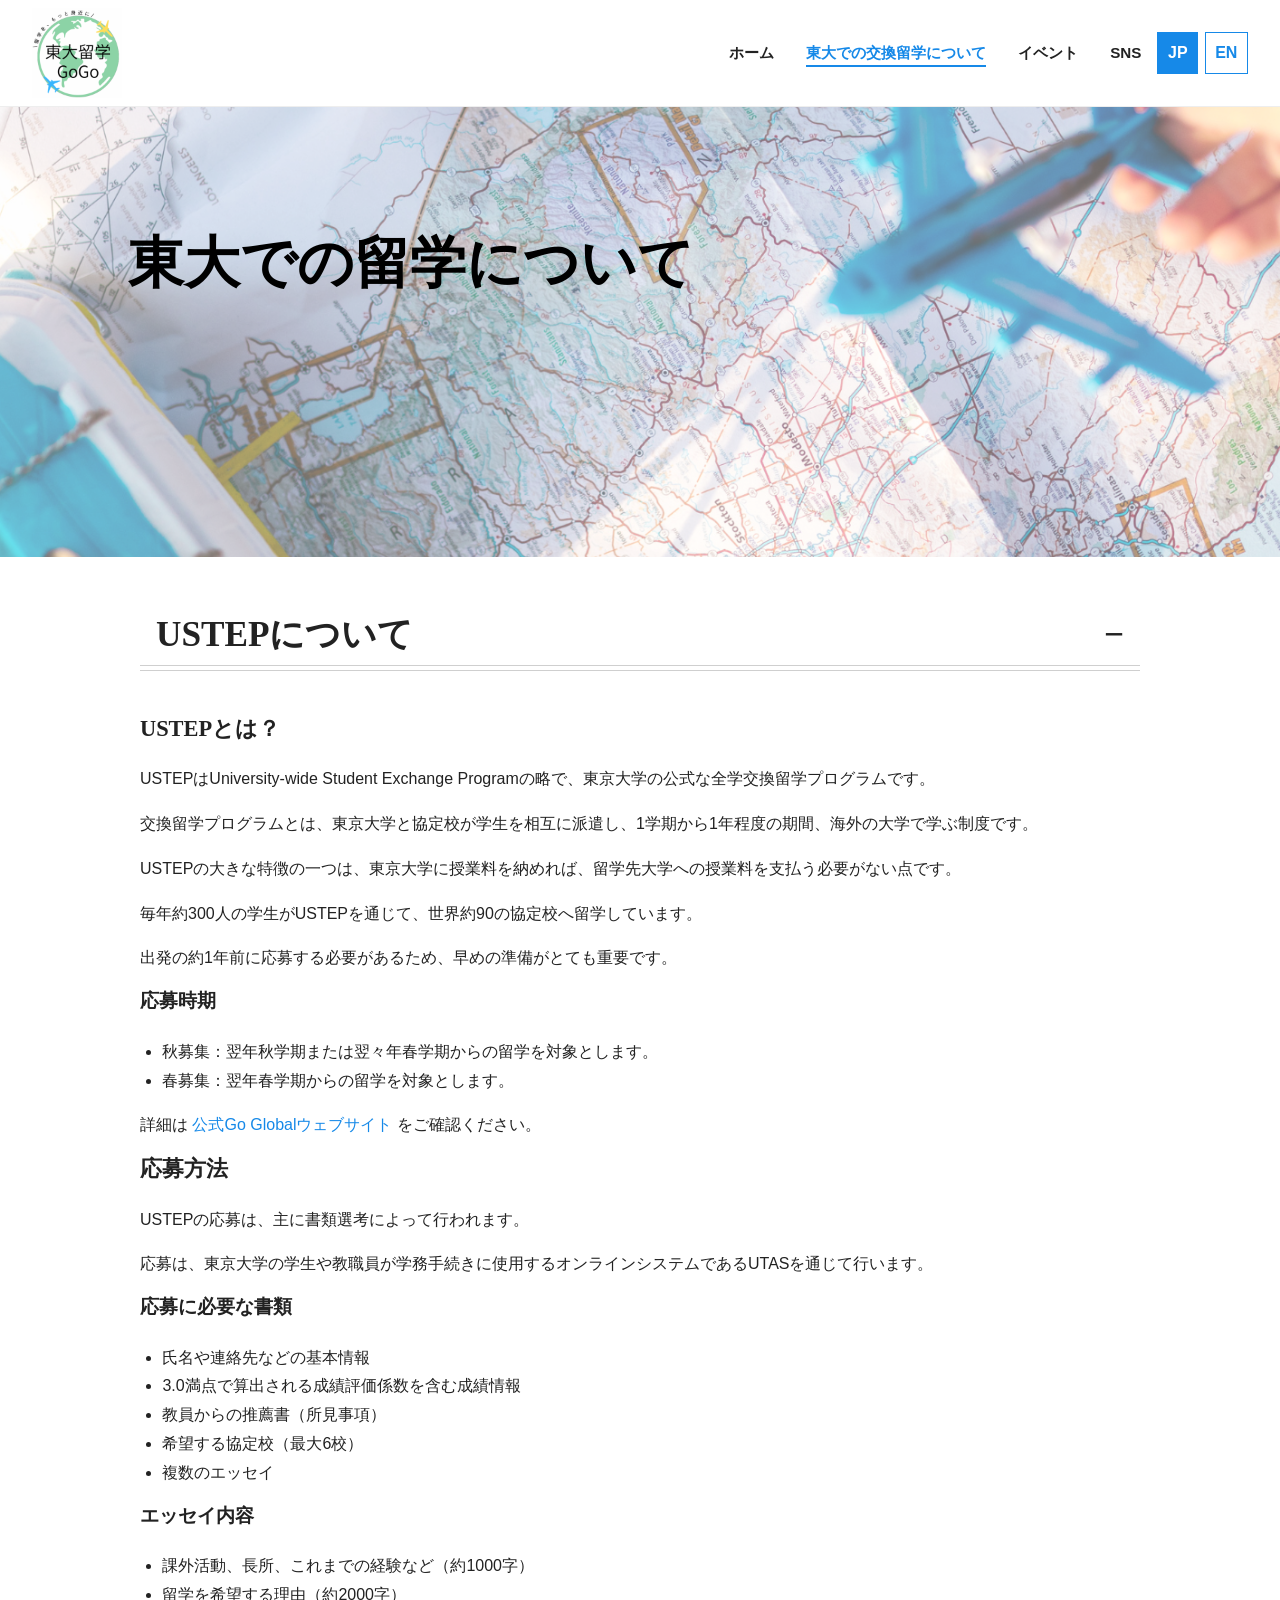
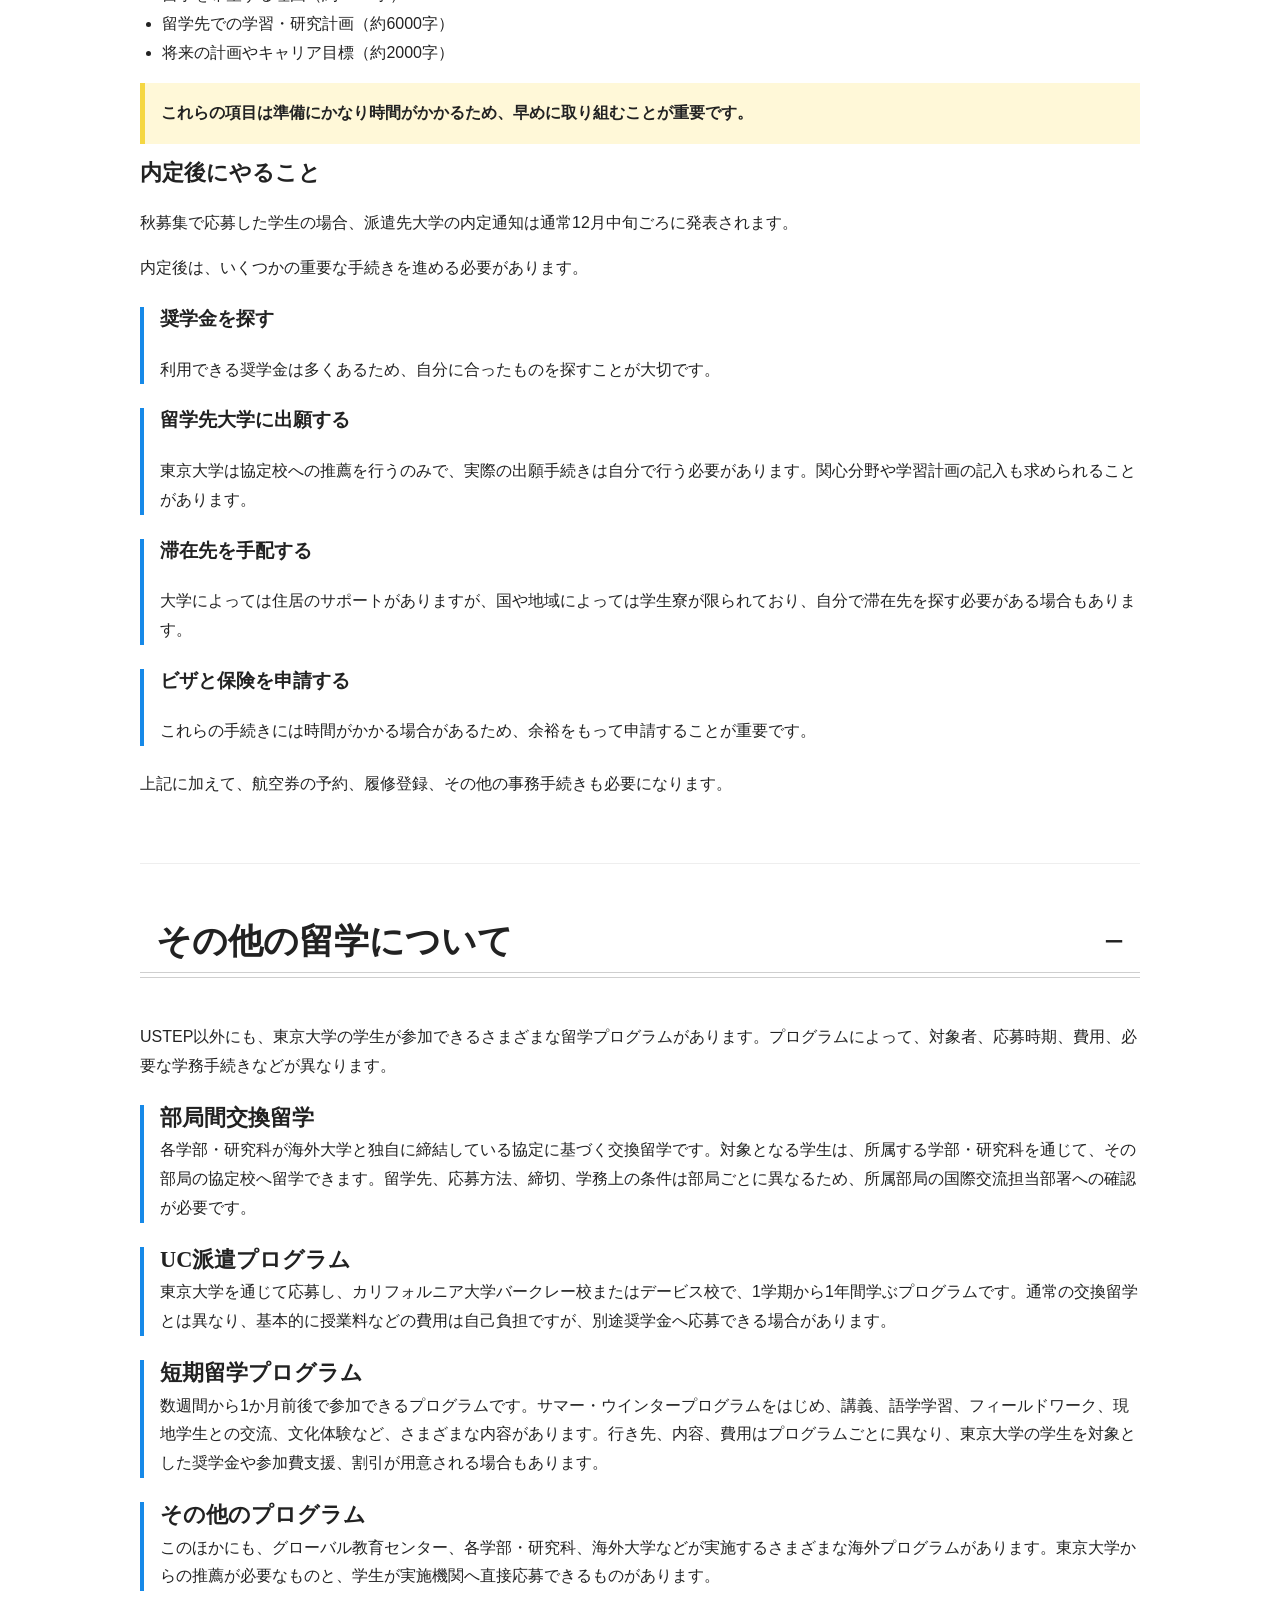
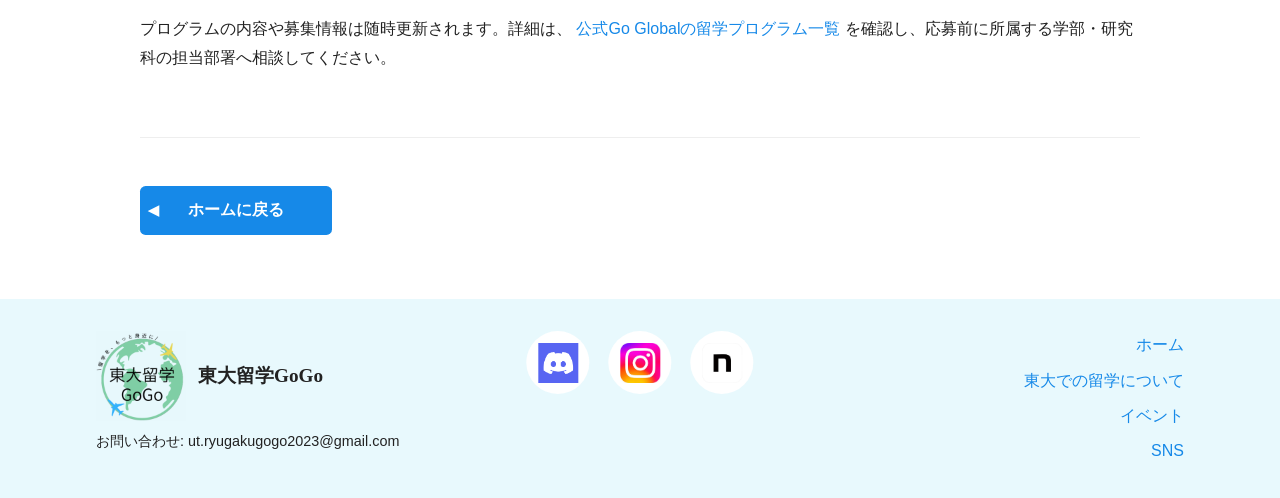
==== commit 770963ee: "Update about.html" ====
--- a/about.html
+++ b/about.html
@@ -1,5 +1,6 @@
 <!doctype html>
 <html lang="en">
+
 <head>
 	<meta charset="utf-8">
 	<meta name="viewport" content="width=device-width, initial-scale=1.0">
@@ -17,7 +18,7 @@
 		<section class="hero hero-about">
 			<img src="images/about-hero.png" alt="World map representing global exchange">
 			<div class="hero-about-content">
-				<h1 data-en="About exchange in UTokyo" data-jp="東大での交換留学について">About exchange in UTokyo</h1>
+				<h1 data-en="About exchange in UTokyo" data-jp="東大での留学について">About exchange in UTokyo</h1>
 			</div>
 		</section>
 
@@ -28,32 +29,32 @@
 				<h3 data-en="What is USTEP?" data-jp="USTEPとは？">What is USTEP?</h3>
 
 				<p data-en="USTEP stands for University-wide Student Exchange Program. It is the University of Tokyo’s official student exchange program."
-				   data-jp="USTEPはUniversity-wide Student Exchange Programの略で、東京大学の公式な全学交換留学プログラムです。">
+					data-jp="USTEPはUniversity-wide Student Exchange Programの略で、東京大学の公式な全学交換留学プログラムです。">
 					<strong>USTEP</strong> stands for University-wide Student Exchange Program.
 					It is the University of Tokyo’s official student exchange program.
 				</p>
 
 				<p data-en="A student exchange program is a system in which the University of Tokyo and its partner universities exchange students for a period of one semester to one year."
-				   data-jp="交換留学プログラムとは、東京大学と協定校が学生を相互に派遣し、1学期から1年程度の期間、海外の大学で学ぶ制度です。">
+					data-jp="交換留学プログラムとは、東京大学と協定校が学生を相互に派遣し、1学期から1年程度の期間、海外の大学で学ぶ制度です。">
 					A student exchange program is a system in which the University of Tokyo and its
 					partner universities exchange students for a period of one semester to one year.
 				</p>
 
 				<p data-en="One of the key advantages of USTEP is that UTokyo students continue to pay tuition to the University of Tokyo, meaning they are not required to pay tuition fees at the host university."
-				   data-jp="USTEPの大きな特徴の一つは、東京大学に授業料を納めれば、留学先大学への授業料を支払う必要がない点です。">
+					data-jp="USTEPの大きな特徴の一つは、東京大学に授業料を納めれば、留学先大学への授業料を支払う必要がない点です。">
 					One of the key advantages of USTEP is that UTokyo students continue to pay tuition
 					to the University of Tokyo, meaning they are not required to pay tuition fees at
 					the host university.
 				</p>
 
 				<p data-en="Each year, approximately 300 students participate in USTEP, studying abroad at around 90 partner universities worldwide."
-				   data-jp="毎年約300人の学生がUSTEPを通じて、世界約90の協定校へ留学しています。">
+					data-jp="毎年約300人の学生がUSTEPを通じて、世界約90の協定校へ留学しています。">
 					Each year, approximately <strong>300 students</strong> participate in USTEP,
 					studying abroad at around <strong>90 partner universities worldwide</strong>.
 				</p>
 
 				<p data-en="It is important to note that applications must be submitted around one year before departure, so careful and early preparation is essential."
-				   data-jp="出発の約1年前に応募する必要があるため、早めの準備がとても重要です。">
+					data-jp="出発の約1年前に応募する必要があるため、早めの準備がとても重要です。">
 					It is important to note that applications must be submitted around one year before
 					departure, so careful and early preparation is essential.
 				</p>
@@ -76,9 +77,8 @@
 					<span data-en="For more details, please visit the " data-jp="詳細は">
 						For more details, please visit the
 					</span>
-					<a href="https://www.u-tokyo.ac.jp/adm/go-global/ja/program-list-USTEP.html" target="_blank" rel="noopener"
-					   data-en="official Go Global website"
-					   data-jp="公式Go Globalウェブサイト">
+					<a href="https://www.u-tokyo.ac.jp/adm/go-global/ja/program-list-USTEP.html" target="_blank"
+						rel="noopener" data-en="official Go Global website" data-jp="公式Go Globalウェブサイト">
 						official Go Global website
 					</a>
 					<span data-en="." data-jp="をご確認ください。">.</span>
@@ -89,36 +89,48 @@
 				<h3 data-en="How to Apply" data-jp="応募方法">How to Apply</h3>
 
 				<p data-en="The application process for USTEP is primarily based on document screening."
-				   data-jp="USTEPの応募は、主に書類選考によって行われます。">
+					data-jp="USTEPの応募は、主に書類選考によって行われます。">
 					The application process for USTEP is primarily based on
 					<strong>document screening</strong>.
 				</p>
 
 				<p data-en="Applications are submitted through UTAS, an online system used by University of Tokyo students and faculty to manage academic procedures."
-				   data-jp="応募は、東京大学の学生や教職員が学務手続きに使用するオンラインシステムであるUTASを通じて行います。">
+					data-jp="応募は、東京大学の学生や教職員が学務手続きに使用するオンラインシステムであるUTASを通じて行います。">
 					Applications are submitted through UTAS, an online system used by University of
 					Tokyo students and faculty to manage academic procedures.
 				</p>
 
 				<h4 data-en="Application requirements" data-jp="応募に必要な書類">Application requirements</h4>
 				<ul>
-					<li data-en="Basic information, such as name and contact details" data-jp="氏名や連絡先などの基本情報">Basic information, such as name and contact details</li>
-					<li data-en="Academic record, including GPA coefficient calculated on a 3.0 scale" data-jp="3.0満点で算出される成績評価係数を含む成績情報">Academic record, including GPA coefficient calculated on a 3.0 scale</li>
-					<li data-en="A recommendation letter from a professor" data-jp="教員からの推薦書（所見事項）">A recommendation letter from a professor</li>
-					<li data-en="Preferred partner universities, up to 6 choices" data-jp="希望する協定校（最大6校）">Preferred partner universities, up to 6 choices</li>
+					<li data-en="Basic information, such as name and contact details" data-jp="氏名や連絡先などの基本情報">Basic
+						information, such as name and contact details</li>
+					<li data-en="Academic record, including GPA coefficient calculated on a 3.0 scale"
+						data-jp="3.0満点で算出される成績評価係数を含む成績情報">Academic record, including GPA coefficient calculated on a
+						3.0 scale</li>
+					<li data-en="A recommendation letter from a professor" data-jp="教員からの推薦書（所見事項）">A recommendation
+						letter from a professor</li>
+					<li data-en="Preferred partner universities, up to 6 choices" data-jp="希望する協定校（最大6校）">Preferred
+						partner universities, up to 6 choices</li>
 					<li data-en="Several written essays" data-jp="複数のエッセイ">Several written essays</li>
 				</ul>
 
 				<h4 data-en="Written essays" data-jp="エッセイ内容">Written essays</h4>
 				<ul>
-					<li data-en="Extracurricular activities, personal strengths, and experiences, approximately 1000 words" data-jp="課外活動、長所、これまでの経験など（約1000字）">Extracurricular activities, personal strengths, and experiences, approximately 1000 words</li>
-					<li data-en="Motivation for studying abroad, approximately 2000 words" data-jp="留学を希望する理由（約2000字）">Motivation for studying abroad, approximately 2000 words</li>
-					<li data-en="Study and research plan at the host university, approximately 6000 words" data-jp="留学先での学習・研究計画（約6000字）">Study and research plan at the host university, approximately 6000 words</li>
-					<li data-en="Future plans and career goals, approximately 2000 words" data-jp="将来の計画やキャリア目標（約2000字）">Future plans and career goals, approximately 2000 words</li>
+					<li data-en="Extracurricular activities, personal strengths, and experiences, approximately 1000 words"
+						data-jp="課外活動、長所、これまでの経験など（約1000字）">Extracurricular activities, personal strengths, and
+						experiences, approximately 1000 words</li>
+					<li data-en="Motivation for studying abroad, approximately 2000 words" data-jp="留学を希望する理由（約2000字）">
+						Motivation for studying abroad, approximately 2000 words</li>
+					<li data-en="Study and research plan at the host university, approximately 6000 words"
+						data-jp="留学先での学習・研究計画（約6000字）">Study and research plan at the host university, approximately
+						6000 words</li>
+					<li data-en="Future plans and career goals, approximately 2000 words"
+						data-jp="将来の計画やキャリア目標（約2000字）">Future plans and career goals, approximately 2000 words</li>
 				</ul>
 
-				<p class="note" data-en="These sections require a significant amount of time, so it is important to start preparing early."
-				   data-jp="これらの項目は準備にかなり時間がかかるため、早めに取り組むことが重要です。">
+				<p class="note"
+					data-en="These sections require a significant amount of time, so it is important to start preparing early."
+					data-jp="これらの項目は準備にかなり時間がかかるため、早めに取り組むことが重要です。">
 					These sections require a significant amount of time, so it is important to start
 					preparing early.
 				</p>
@@ -128,13 +140,13 @@
 				<h3 data-en="What to Do After Acceptance" data-jp="内定後にやること">What to Do After Acceptance</h3>
 
 				<p data-en="For students applying through the autumn cycle, notifications of host university placement are typically announced in mid-December."
-				   data-jp="秋募集で応募した学生の場合、派遣先大学の内定通知は通常12月中旬ごろに発表されます。">
+					data-jp="秋募集で応募した学生の場合、派遣先大学の内定通知は通常12月中旬ごろに発表されます。">
 					For students applying through the autumn cycle, notifications of host university
 					placement are typically announced in mid-December.
 				</p>
 
 				<p data-en="After receiving your acceptance, you will need to complete a number of important procedures."
-				   data-jp="内定後は、いくつかの重要な手続きを進める必要があります。">
+					data-jp="内定後は、いくつかの重要な手続きを進める必要があります。">
 					After receiving your acceptance, you will need to complete a number of important
 					procedures.
 				</p>
@@ -142,13 +154,14 @@
 				<article class="process-item">
 					<h4 data-en="Search for Scholarships" data-jp="奨学金を探す">Search for Scholarships</h4>
 					<p data-en="There are many scholarship options available, so be sure to find one that suits your needs."
-					   data-jp="利用できる奨学金は多くあるため、自分に合ったものを探すことが大切です。">There are many scholarship options available, so be sure to find one that suits your needs.</p>
+						data-jp="利用できる奨学金は多くあるため、自分に合ったものを探すことが大切です。">There are many scholarship options available, so
+						be sure to find one that suits your needs.</p>
 				</article>
 
 				<article class="process-item">
 					<h4 data-en="Apply to the Host University" data-jp="留学先大学に出願する">Apply to the Host University</h4>
 					<p data-en="UTokyo only nominates you to the partner university. You must complete the actual application yourself, including specifying your academic interests and study plans."
-					   data-jp="東京大学は協定校への推薦を行うのみで、実際の出願手続きは自分で行う必要があります。関心分野や学習計画の記入も求められることがあります。">
+						data-jp="東京大学は協定校への推薦を行うのみで、実際の出願手続きは自分で行う必要があります。関心分野や学習計画の記入も求められることがあります。">
 						UTokyo only nominates you to the partner university. You must complete the
 						actual application yourself, including specifying your academic interests and study plans.
 					</p>
@@ -157,20 +170,22 @@
 				<article class="process-item">
 					<h4 data-en="Arrange Accommodation" data-jp="滞在先を手配する">Arrange Accommodation</h4>
 					<p data-en="Some universities provide housing support. However, in some countries or regions, student housing may be limited, and you may need to find accommodation on your own."
-					   data-jp="大学によっては住居のサポートがありますが、国や地域によっては学生寮が限られており、自分で滞在先を探す必要がある場合もあります。">
+						data-jp="大学によっては住居のサポートがありますが、国や地域によっては学生寮が限られており、自分で滞在先を探す必要がある場合もあります。">
 						Some universities provide housing support. However, in some countries or regions,
 						student housing may be limited, and you may need to find accommodation on your own.
 					</p>
 				</article>
 
 				<article class="process-item">
-					<h4 data-en="Apply for a Visa and Insurance" data-jp="ビザと保険を申請する">Apply for a Visa and Insurance</h4>
+					<h4 data-en="Apply for a Visa and Insurance" data-jp="ビザと保険を申請する">Apply for a Visa and Insurance
+					</h4>
 					<p data-en="These processes can take time, so it is important to apply well in advance."
-					   data-jp="これらの手続きには時間がかかる場合があるため、余裕をもって申請することが重要です。">These processes can take time, so it is important to apply well in advance.</p>
+						data-jp="これらの手続きには時間がかかる場合があるため、余裕をもって申請することが重要です。">These processes can take time, so it is
+						important to apply well in advance.</p>
 				</article>
 
 				<p data-en="In addition to the steps above, you will also need to book flights, register for courses, and complete other administrative procedures."
-				   data-jp="上記に加えて、航空券の予約、履修登録、その他の事務手続きも必要になります。">
+					data-jp="上記に加えて、航空券の予約、履修登録、その他の事務手続きも必要になります。">
 					In addition to the steps above, you will also need to book flights, register for
 					courses, and complete other administrative procedures.
 				</p>
@@ -178,58 +193,139 @@
 		</section>
 
 		<section class="content-section">
-			<h2 data-en="About Faculty Exchange Programs" data-jp="部局交換留学について">About Faculty Exchange Programs</h2>
-
-			<p data-en="While USTEP is open to students from all faculties, individual faculties such as the Faculty of Engineering and the Faculty of Economics also have their own agreements with overseas universities. Students and graduate students in these faculties can participate in exchange programs at their faculty's partner universities through their faculty office."
-			   data-jp="USTEPは全学部から申し込むことができますが、工学部、経済学部など、各学部も独自に海外大学と協定しており、該当する学部の学生・大学院生は学部を通じて学部の協定校に交換留学することができます。">
-				While USTEP is open to students from all faculties, individual faculties such as the Faculty of Engineering
-				and the Faculty of Economics also have their own agreements with overseas universities. Students and
-				graduate students in these faculties can participate in exchange programs at their faculty's partner
-				universities through their faculty office.
+			<h2 data-en="Other Study Abroad Opportunities" data-jp="その他の留学について">
+				Other Study Abroad Opportunities
+			</h2>
+
+			<p data-en="In addition to USTEP, UTokyo students can choose from several other study abroad opportunities. The available programs, eligibility requirements, application periods, costs, and academic procedures differ depending on the program."
+				data-jp="USTEP以外にも、東京大学の学生が参加できるさまざまな留学プログラムがあります。プログラムによって、対象者、応募時期、費用、必要な学務手続きなどが異なります。">
+				In addition to USTEP, UTokyo students can choose from several other
+				study abroad opportunities. The available programs, eligibility
+				requirements, application periods, costs, and academic procedures
+				differ depending on the program.
 			</p>
 
-			<p data-en="Since application procedures, deadlines, and available partner universities differ by faculty, you will need to contact the international exchange office of your faculty directly."
-			   data-jp="申請方法、応募時期、協定校などの条件は学部によって異なるため、各学部の海外交流担当部署に問い合わせる必要があります。">
-				Since application procedures, deadlines, and available partner universities differ by faculty, you will
-				need to contact the international exchange office of your faculty directly.
-			</p>
-
-			<p data-en="A recommendation letter from a faculty member in your department is also required when applying. We recommend consulting with a professor from your laboratory, seminar, or small class well in advance."
-			   data-jp="また、申請する場合は同学部の教員からの推薦状が必要となります。研究室やゼミ、少人数授業などの教員に早めに相談しておくことをお勧めします。">
-				A recommendation letter from a faculty member in your department is also required when applying.
-				We recommend consulting with a professor from your laboratory, seminar, or small class well in advance.
+			<article class="process-item">
+				<h3 data-en="Faculty and Graduate School Exchange Programs" data-jp="部局間交換留学">
+					Faculty and Graduate School Exchange Programs
+				</h3>
+
+				<p data-en="Individual faculties and graduate schools have their own exchange agreements with overseas universities. Eligible students can apply through their faculty or graduate school and study at one of its partner institutions. Available destinations, application procedures, deadlines, and academic requirements vary by department, so students should check with the relevant international exchange office."
+					data-jp="各学部・研究科が海外大学と独自に締結している協定に基づく交換留学です。対象となる学生は、所属する学部・研究科を通じて、その部局の協定校へ留学できます。留学先、応募方法、締切、学務上の条件は部局ごとに異なるため、所属部局の国際交流担当部署への確認が必要です。">
+					Individual faculties and graduate schools have their own exchange
+					agreements with overseas universities. Eligible students can apply
+					through their faculty or graduate school and study at one of its
+					partner institutions. Available destinations, application procedures,
+					deadlines, and academic requirements vary by department, so students
+					should check with the relevant international exchange office.
+				</p>
+			</article>
+
+			<article class="process-item">
+				<h3 data-en="UC Study Abroad Program" data-jp="UC派遣プログラム">
+					UC Study Abroad Program
+				</h3>
+
+				<p data-en="Through this program, students apply through UTokyo to study at the University of California, Berkeley or the University of California, Davis for one semester to one year. Unlike a regular exchange program, students are generally responsible for tuition and other costs themselves, although they may apply for scholarships separately."
+					data-jp="東京大学を通じて応募し、カリフォルニア大学バークレー校またはデービス校で、1学期から1年間学ぶプログラムです。通常の交換留学とは異なり、基本的に授業料などの費用は自己負担ですが、別途奨学金へ応募できる場合があります。">
+					Through this program, students apply through UTokyo to study at the
+					University of California, Berkeley or the University of California,
+					Davis for one semester to one year. Unlike a regular exchange
+					program, students are generally responsible for tuition and other
+					costs themselves, although they may apply for scholarships separately.
+				</p>
+			</article>
+
+			<article class="process-item">
+				<h3 data-en="Short-Term Programs" data-jp="短期留学プログラム">
+					Short-Term Programs
+				</h3>
+
+				<p data-en="Short-term programs are generally held for several weeks to around one month. They include summer and winter programs, lectures, language study, fieldwork, interaction with local students, and cultural or other experiential activities. Program destinations, content, and costs vary, and some programs may provide scholarships, fee support, or discounts for UTokyo students."
+					data-jp="数週間から1か月前後で参加できるプログラムです。サマー・ウインタープログラムをはじめ、講義、語学学習、フィールドワーク、現地学生との交流、文化体験など、さまざまな内容があります。行き先、内容、費用はプログラムごとに異なり、東京大学の学生を対象とした奨学金や参加費支援、割引が用意される場合もあります。">
+					Short-term programs are generally held for several weeks to around
+					one month. They include summer and winter programs, lectures,
+					language study, fieldwork, interaction with local students, and
+					cultural or other experiential activities. Program destinations,
+					content, and costs vary, and some programs may provide scholarships,
+					fee support, or discounts for UTokyo students.
+				</p>
+			</article>
+
+			<article class="process-item">
+				<h3 data-en="Other Programs" data-jp="その他のプログラム">
+					Other Programs
+				</h3>
+
+				<p data-en="UTokyo also offers or introduces other overseas programs, including programs organised by the Center for Global Education, individual faculties and graduate schools, and overseas institutions. Some programs require nomination by UTokyo, while others allow students to apply directly."
+					data-jp="このほかにも、グローバル教育センター、各学部・研究科、海外大学などが実施するさまざまな海外プログラムがあります。東京大学からの推薦が必要なものと、学生が実施機関へ直接応募できるものがあります。">
+					UTokyo also offers or introduces other overseas programs, including
+					programs organised by the Center for Global Education, individual
+					faculties and graduate schools, and overseas institutions. Some
+					programs require nomination by UTokyo, while others allow students
+					to apply directly.
+				</p>
+			</article>
+
+			<p>
+				<span data-en="Program details and application information are updated regularly. Please use the "
+					data-jp="プログラムの内容や募集情報は随時更新されます。詳細は、">
+					Program details and application information are updated regularly.
+					Please use the
+				</span>
+
+				<a href="https://www.u-tokyo.ac.jp/adm/go-global/ja/program-search.html" target="_blank" rel="noopener"
+					data-en="official Go Global program search" data-jp="公式Go Globalの留学プログラム一覧">
+					official Go Global program search
+				</a>
+
+				<span
+					data-en=" and consult the international exchange office of your faculty or graduate school before applying."
+					data-jp="を確認し、応募前に所属する学部・研究科の担当部署へ相談してください。">
+					and consult the international exchange office of your faculty or
+					graduate school before applying.
+				</span>
 			</p>
 		</section>
 
-		<p>
-			<a class="back-button" href="index.html" data-en="Back to Home" data-jp="ホームに戻る">Back to Home</a>
-		</p>
+		<div class="content-section back-navigation">
+			<p>
+				<a class="back-button" href="index.html" data-en="Back to Home" data-jp="ホームに戻る">
+					Back to Home
+				</a>
+			</p>
+		</div>
 	</main>
 
 	<footer class="site-footer">
 		<div class="footer-left">
 			<div class="footer-branding">
-				<img src="images/logo.png" data-en-src="images/logo.png" data-jp-src="images/logo_jp.png" alt="Todai Study Abroad GoGo logo">
+				<img src="images/logo.png" data-en-src="images/logo.png" data-jp-src="images/logo_jp.png"
+					alt="Todai Study Abroad GoGo logo">
 				<p data-en="Todai Study Abroad GoGo" data-jp="東大留学GoGo">
 					Todai Study Abroad GoGo
 				</p>
 			</div>
 
-			<p class="footer-email" data-en="contact: ut.ryugakugogo2023@gmail.com" data-jp="お問い合わせ: ut.ryugakugogo2023@gmail.com">
+			<p class="footer-email" data-en="contact: ut.ryugakugogo2023@gmail.com"
+				data-jp="お問い合わせ: ut.ryugakugogo2023@gmail.com">
 				contact: ut.ryugakugogo2023@gmail.com
 			</p>
 		</div>
 
-        <div class="footer-social">
-			<a href="https://docs.google.com/forms/d/e/1FAIpQLSdWifzuKk-0l-K4alhIVgGrR2_svNSfy4mpbCFQKbQre_RAtA/viewform" target="_blank" rel="noopener" aria-label="Join our Discord through Google Form">
+		<div class="footer-social">
+			<a href="https://docs.google.com/forms/d/e/1FAIpQLSdWifzuKk-0l-K4alhIVgGrR2_svNSfy4mpbCFQKbQre_RAtA/viewform"
+				target="_blank" rel="noopener" aria-label="Join our Discord through Google Form">
 				<img src="images/discord-icon.png" alt="Discord">
 			</a>
-			
-			<a href="https://www.instagram.com/utokyo_ryugaku_gogo" target="_blank" rel="noopener" aria-label="Follow us on Instagram">
+
+			<a href="https://www.instagram.com/utokyo_ryugaku_gogo" target="_blank" rel="noopener"
+				aria-label="Follow us on Instagram">
 				<img src="images/instagram-icon.jpg" alt="Instagram">
 			</a>
-			
-			<a href="https://note.com/ut_ryugaku_gogo" target="_blank" rel="noopener" aria-label="Read our note articles">
+
+			<a href="https://note.com/ut_ryugaku_gogo" target="_blank" rel="noopener"
+				aria-label="Read our note articles">
 				<img src="images/note-icon.png" alt="note">
 			</a>
 		</div>
@@ -237,11 +333,12 @@
 		<nav class="footer-navigation" aria-label="Footer navigation">
 			<ul>
 				<li><a href="index.html" data-en="Home" data-jp="ホーム">Home</a></li>
-				<li><a href="about.html" data-en="About exchange in UTokyo" data-jp="東大での交換留学について">About exchange in UTokyo</a></li>
+				<li><a href="about.html" data-en="About Studying Abroad" data-jp="東大での留学について">About USTEP</a></li>
 				<li><a href="events.html" data-en="Events" data-jp="イベント">Events</a></li>
 				<li><a href="sns.html" data-en="SNS" data-jp="SNS">SNS</a></li>
 			</ul>
 		</nav>
 	</footer>
 </body>
+
 </html>
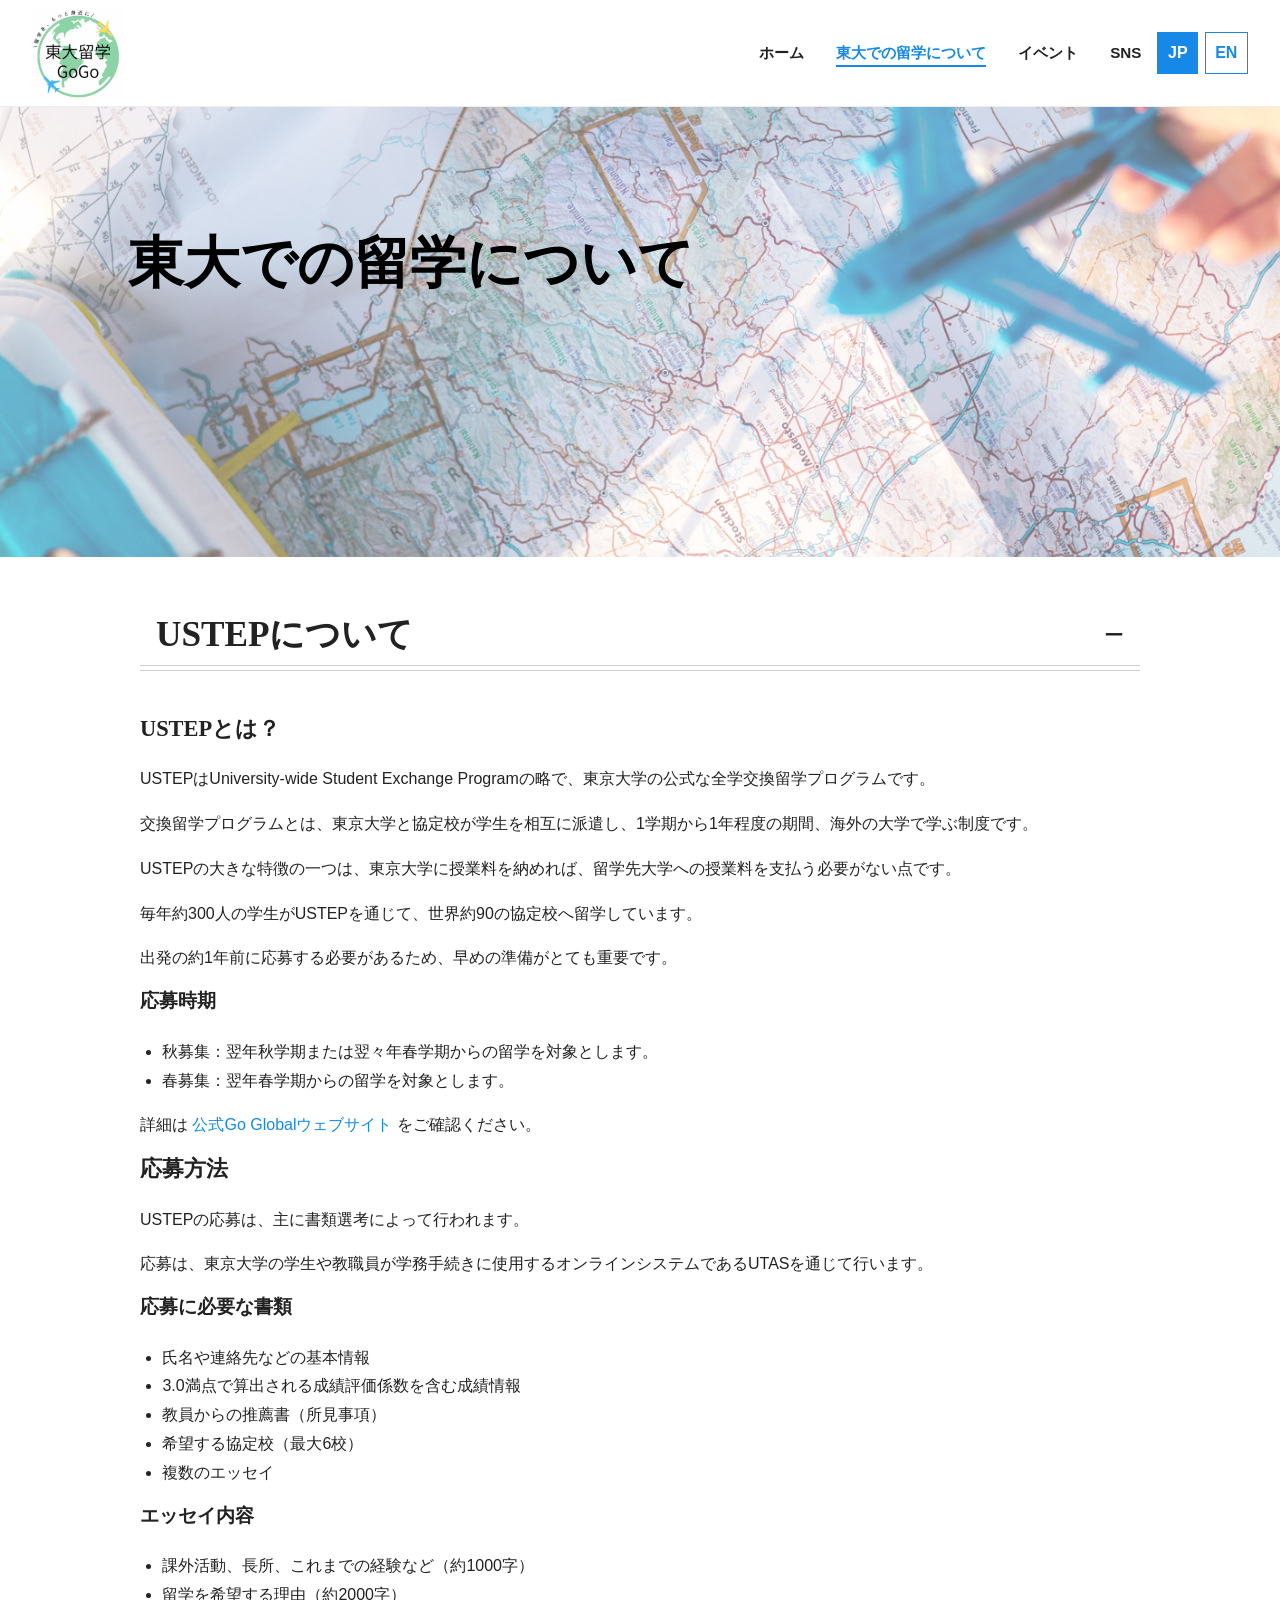
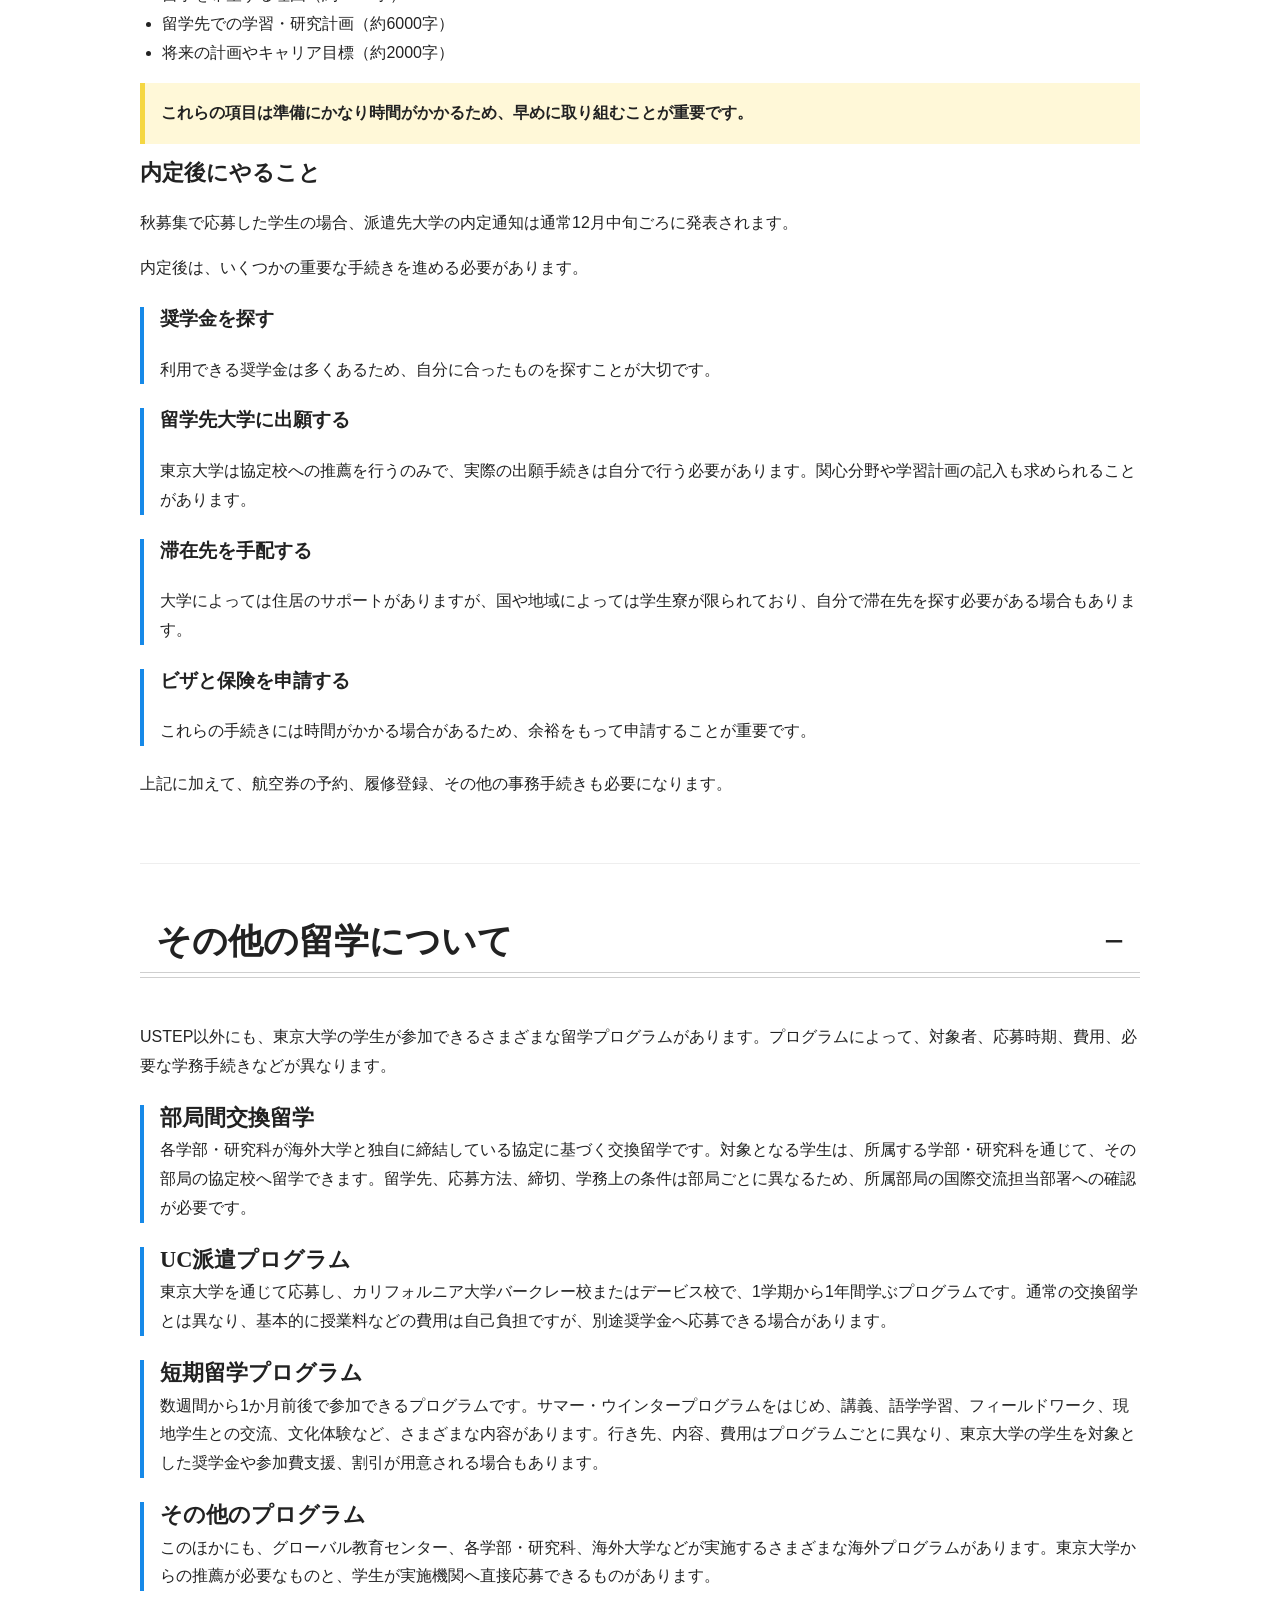
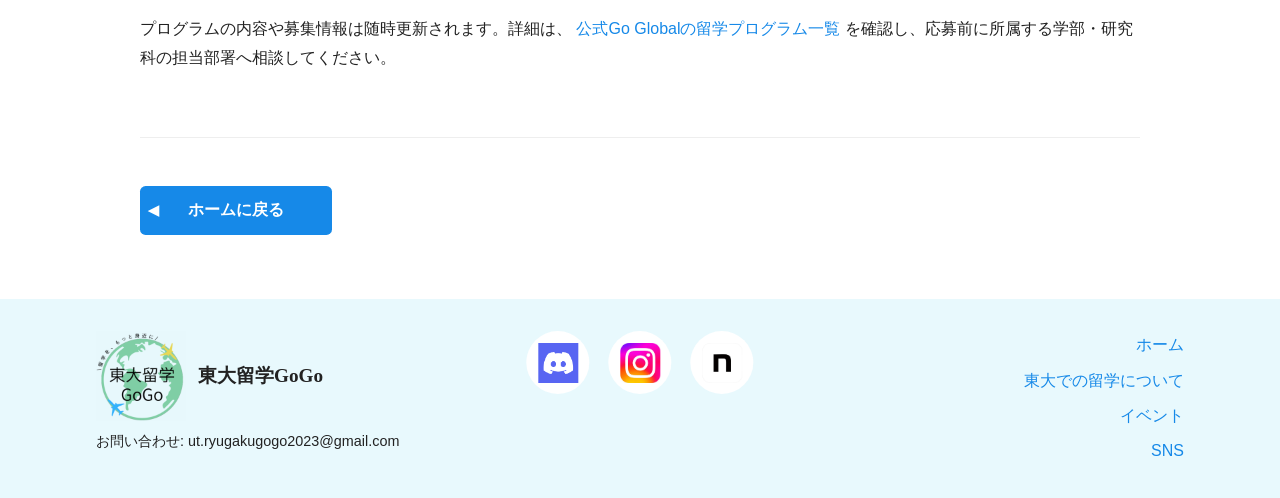
==== commit a7598bbf: "Update about.html" ====
--- a/about.html
+++ b/about.html
@@ -6,6 +6,11 @@
 	<meta name="viewport" content="width=device-width, initial-scale=1.0">
 	<meta name="robots" content="noindex">
 	<title>Todai Study Abroad GoGo | About exchange in UTokyo</title>
+	<link rel="preconnect" href="https://fonts.googleapis.com">
+	<link rel="preconnect" href="https://fonts.gstatic.com" crossorigin>
+	<link href="https://fonts.googleapis.com/css2?family=Noto+Sans+JP:wght@400;500;700;900&display=swap"
+		rel="stylesheet">
+
 	<link rel="stylesheet" href="css/style.css">
 	<script src="js/header.js" defer></script>
 	<script src="js/script.js" defer></script>
@@ -18,7 +23,7 @@
 		<section class="hero hero-about">
 			<img src="images/about-hero.png" alt="World map representing global exchange">
 			<div class="hero-about-content">
-				<h1 data-en="About exchange in UTokyo" data-jp="東大での留学について">About exchange in UTokyo</h1>
+				<h1 data-en="About Studying Abroad in UTokyo" data-jp="東大での留学について">About Studying Abroad in UTokyo</h1>
 			</div>
 		</section>
 
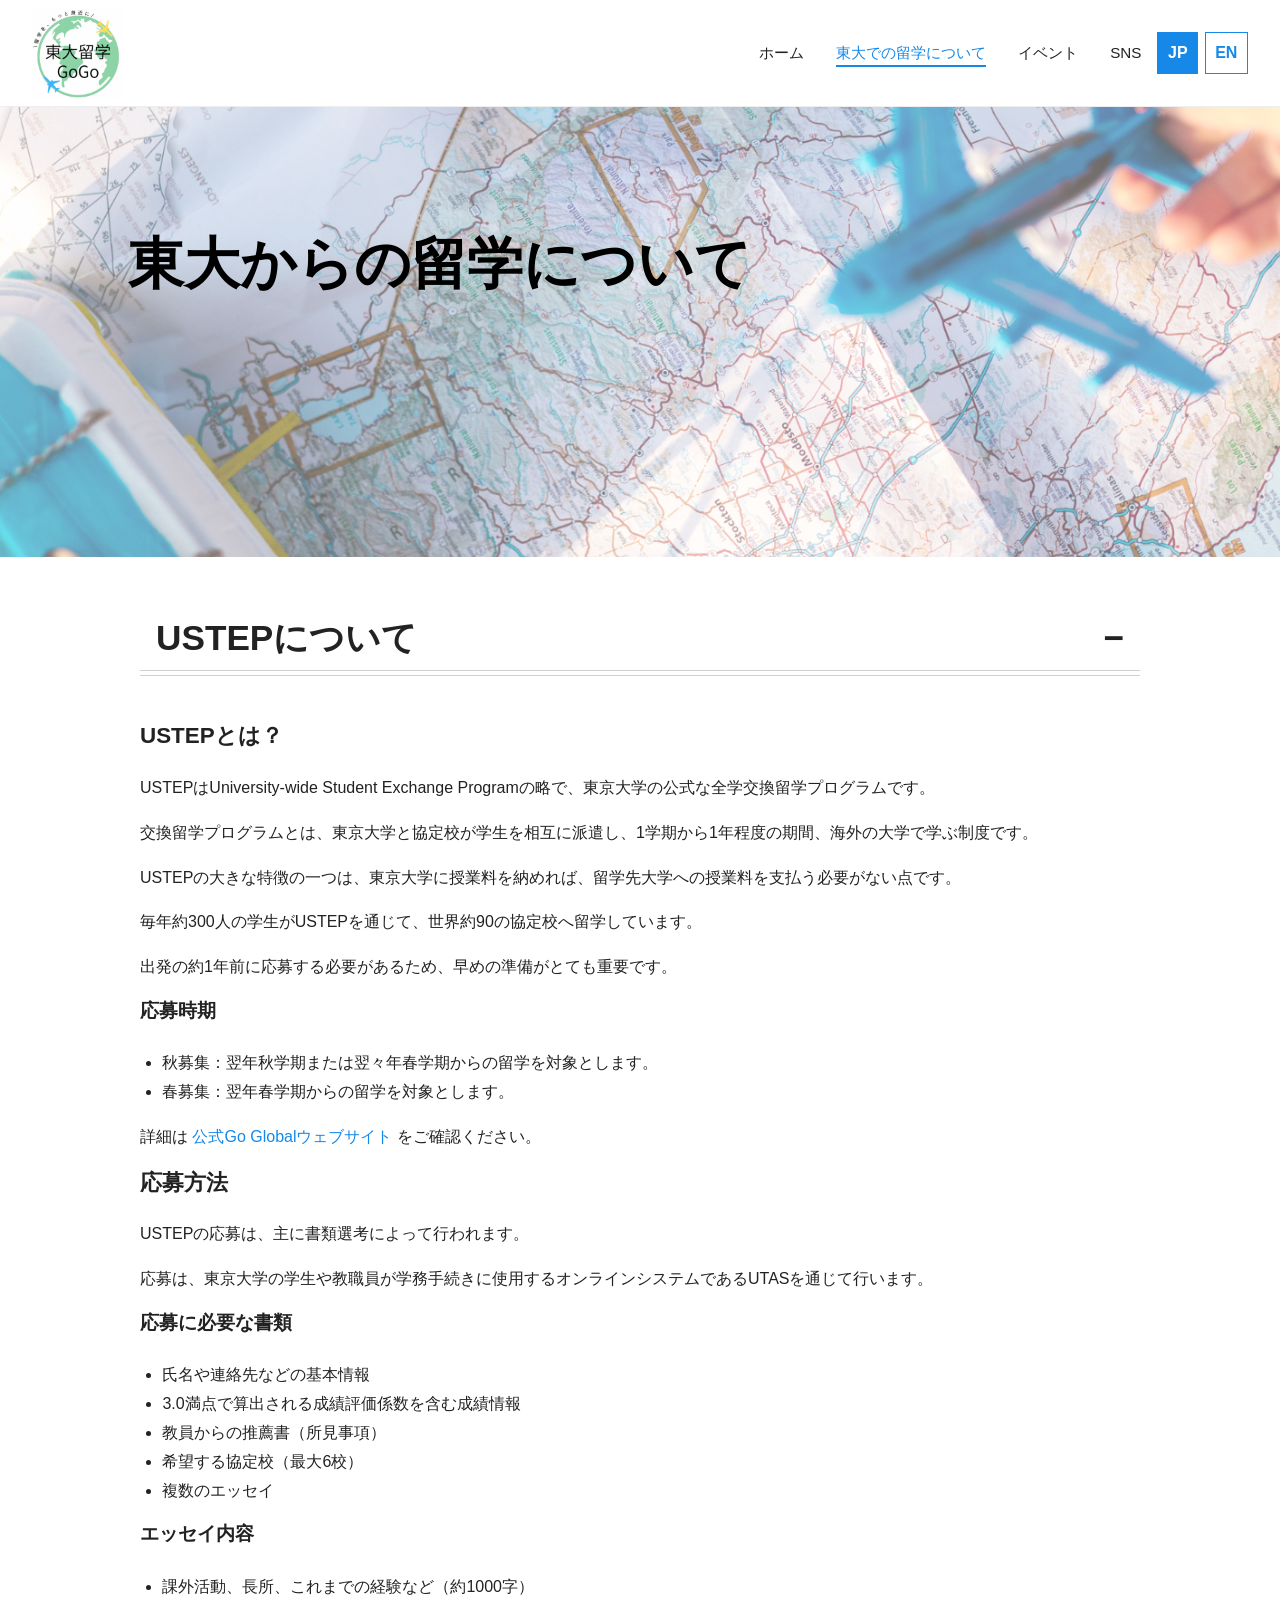
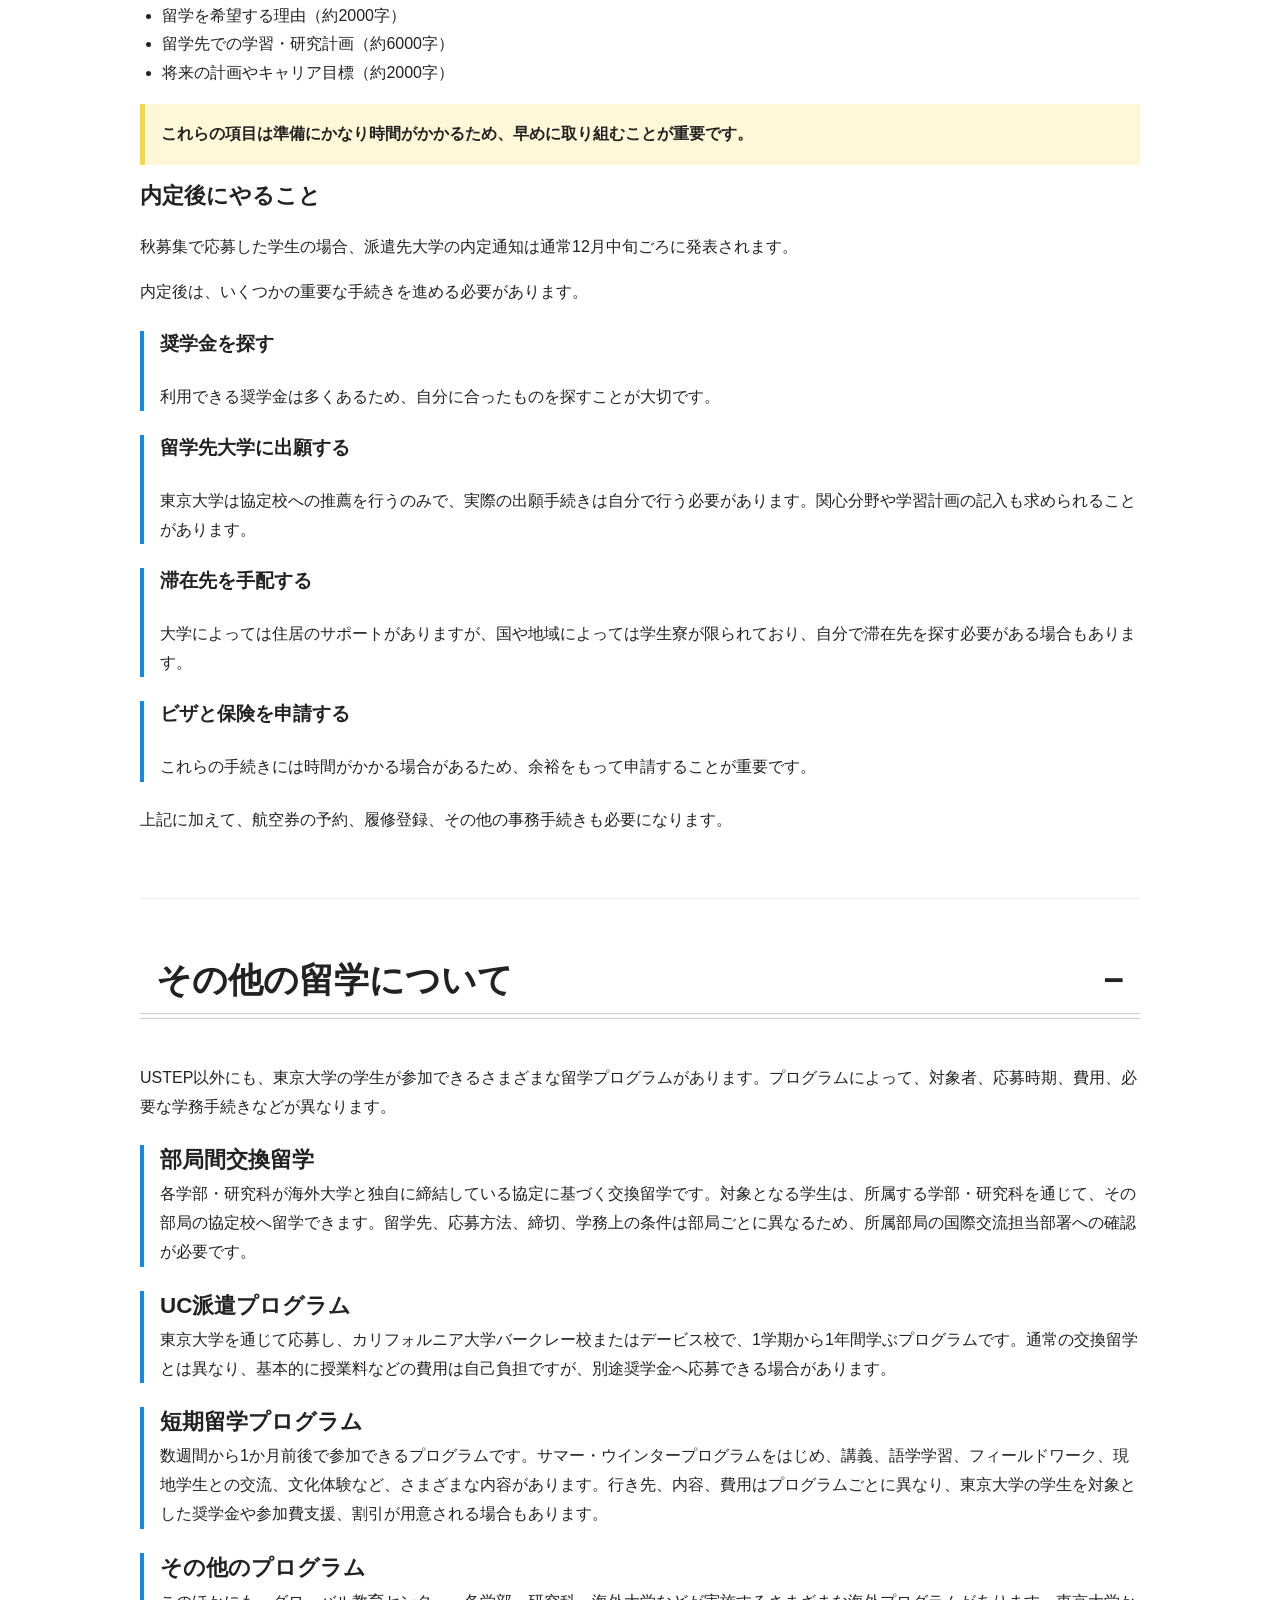
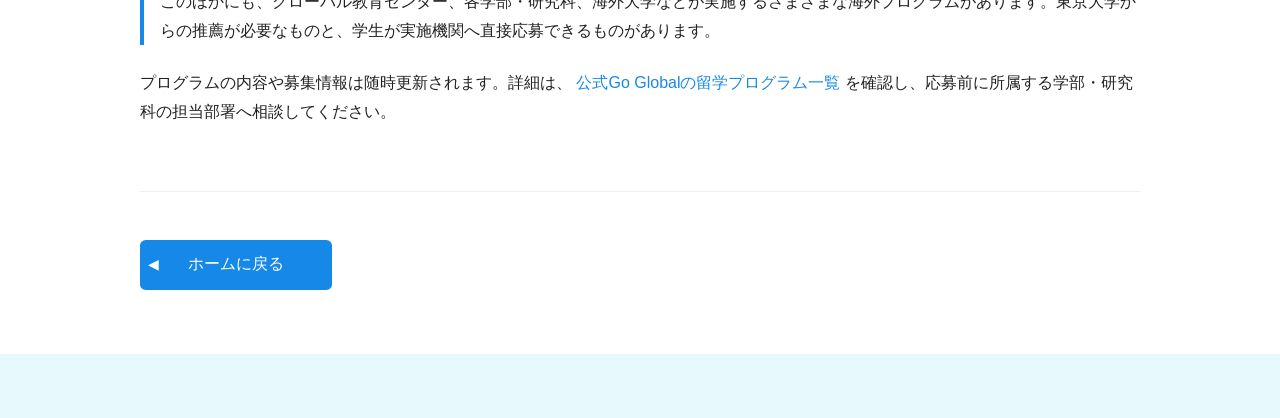
==== commit 616ec2bd: "Update about.html" ====
--- a/about.html
+++ b/about.html
@@ -13,6 +13,7 @@
 
 	<link rel="stylesheet" href="css/style.css">
 	<script src="js/header.js" defer></script>
+	<script src="js/footer.js" defer></script>
 	<script src="js/script.js" defer></script>
 </head>
 
@@ -23,7 +24,7 @@
 		<section class="hero hero-about">
 			<img src="images/about-hero.png" alt="World map representing global exchange">
 			<div class="hero-about-content">
-				<h1 data-en="About Studying Abroad in UTokyo" data-jp="東大での留学について">About Studying Abroad in UTokyo</h1>
+				<h1 data-en="Studying Abroad from UTokyo" data-jp="東大からの留学について">Studying Abroad from UTokyo</h1>
 			</div>
 		</section>
 
@@ -302,48 +303,9 @@
 		</div>
 	</main>
 
-	<footer class="site-footer">
-		<div class="footer-left">
-			<div class="footer-branding">
-				<img src="images/logo.png" data-en-src="images/logo.png" data-jp-src="images/logo_jp.png"
-					alt="Todai Study Abroad GoGo logo">
-				<p data-en="Todai Study Abroad GoGo" data-jp="東大留学GoGo">
-					Todai Study Abroad GoGo
-				</p>
-			</div>
-
-			<p class="footer-email" data-en="contact: ut.ryugakugogo2023@gmail.com"
-				data-jp="お問い合わせ: ut.ryugakugogo2023@gmail.com">
-				contact: ut.ryugakugogo2023@gmail.com
-			</p>
-		</div>
-
-		<div class="footer-social">
-			<a href="https://docs.google.com/forms/d/e/1FAIpQLSdWifzuKk-0l-K4alhIVgGrR2_svNSfy4mpbCFQKbQre_RAtA/viewform"
-				target="_blank" rel="noopener" aria-label="Join our Discord through Google Form">
-				<img src="images/discord-icon.png" alt="Discord">
-			</a>
-
-			<a href="https://www.instagram.com/utokyo_ryugaku_gogo" target="_blank" rel="noopener"
-				aria-label="Follow us on Instagram">
-				<img src="images/instagram-icon.jpg" alt="Instagram">
-			</a>
-
-			<a href="https://note.com/ut_ryugaku_gogo" target="_blank" rel="noopener"
-				aria-label="Read our note articles">
-				<img src="images/note-icon.png" alt="note">
-			</a>
-		</div>
-
-		<nav class="footer-navigation" aria-label="Footer navigation">
-			<ul>
-				<li><a href="index.html" data-en="Home" data-jp="ホーム">Home</a></li>
-				<li><a href="about.html" data-en="About Studying Abroad" data-jp="東大での留学について">About USTEP</a></li>
-				<li><a href="events.html" data-en="Events" data-jp="イベント">Events</a></li>
-				<li><a href="sns.html" data-en="SNS" data-jp="SNS">SNS</a></li>
-			</ul>
-		</nav>
-	</footer>
+	<footer class="site-footer"></footer>
 </body>
 
 </html>
+
+</html>
--- a/css/style.css
+++ b/css/style.css
@@ -16,8 +16,8 @@
 	--color-muted: #555555;
 	--color-white: #ffffff;
 
-	--font-main: Georgia, "Times New Roman", serif;
-	--font-body: Arial, Helvetica, sans-serif;
+	--font-main: "Noto Sans JP", "Hiragino Kaku Gothic ProN", "Yu Gothic", sans-serif;
+	--font-body: "Noto Sans JP", "Hiragino Kaku Gothic ProN", "Yu Gothic", sans-serif;
 
 	--spacing-small: 0.75rem;
 	--spacing-medium: 1.5rem;
@@ -43,6 +43,7 @@
 	color: var(--color-text);
 	background-color: var(--color-white);
 	font-family: var(--font-body);
+	font-weight: 400;
 	line-height: 1.8;
 }
 
@@ -68,8 +69,20 @@
 h3,
 h4 {
 	font-family: var(--font-main);
-	line-height: 1.2;
+	line-height: 1.35;
 	margin-top: 0;
+}
+
+/* ページタイトル・小見出し：Noto Sans JP Black */
+h1,
+h3,
+h4 {
+	font-weight: 900;
+}
+
+/* About us、Our services、USTEPについて等：本文と同じ太さ */
+h2 {
+	font-weight: 400;
 }
 
 h1 {
@@ -130,9 +143,9 @@
 
 .site-branding p {
 	margin: 0;
-	font-family: var(--font-main);
+	font-family: var(--font-body);
 	font-size: 1.2rem;
-	font-weight: bold;
+	font-weight: 400;
 }
 
 .primary-navigation {
@@ -191,72 +204,82 @@
    Hero sections
    ========================================================= */
 
+
 .page-home .hero-content h1 {
-  font-family: "Raleway", sans-serif;
-  font-weight: 500;
-  font-style: italic;
-}
+	font-family: var(--font-main);
+	font-weight: 900;
+	font-style: normal;
+	color: white;
+	background-color: transparent;
+	padding: 0;
+	text-shadow: 0 2px 6px rgba(0, 0, 0, 0.45);
+}
+
 
 .hero {
-  position: relative;
-  width: 100%;
-  height: 450px;
-  overflow: hidden;
+	position: relative;
+	width: 100%;
+	height: 450px;
+	overflow: hidden;
 }
 
 /* 
   A light overlay improves text readability on background images.
 */
 .hero img {
-  width: 100%;
-  height: 100%;
-  object-fit: cover;
+	width: 100%;
+	height: 100%;
+	object-fit: cover;
 }
 
 
 .hero-content {
-  position: absolute;
-  top: 35%;
-  left: 5%;
-  transform: translateY(-50%);
-  color: black;
-  text-align: left;
-  max-width: 900px;
-  z-index: 2;
+	position: absolute;
+	top: 35%;
+	left: 5%;
+	transform: translateY(-50%);
+	color: black;
+	text-align: left;
+	max-width: 900px;
+	z-index: 2;
 }
 
 .hero-about-content,
 .hero-events-content,
 .hero-sns-content {
-  position: absolute;
-  top: 40%;
-  left: 10%;
-  transform: translateY(-50%);
-  color: black;
-  text-align: left;
-  max-width: 1000px;
-  z-index: 2;
+	position: absolute;
+	top: 40%;
+	left: 10%;
+	transform: translateY(-50%);
+	color: black;
+	text-align: left;
+	max-width: 1000px;
+	z-index: 2;
 }
 
 .hero-about::after,
 .hero-events::after {
-  content: "";
-  position: absolute;
-  inset: 0;
-  background-color: rgba(255, 255, 255, 0.4);
-  z-index: 1;
-}
-
-.hero-sns::after{
-  content: "";
-  position: absolute;
-  inset: 0;
-  background-color: rgba(255, 255, 255, 0.6);
-  z-index: 1;
+	content: "";
+	position: absolute;
+	inset: 0;
+	background-color: rgba(255, 255, 255, 0.4);
+	z-index: 1;
+}
+
+.hero-sns::after {
+	content: "";
+	position: absolute;
+	inset: 0;
+	background-color: rgba(255, 255, 255, 0.6);
+	z-index: 1;
 }
 
 .sp-only {
-  display: none;
+	display: none;
+}
+
+#home-hero-image {
+	transition: opacity 0.5s ease;
 }
 
 /* =========================================================
@@ -269,7 +292,7 @@
 	padding: var(--spacing-large) 0;
 }
 
-.content-section + .content-section {
+.content-section+.content-section {
 	border-top: 1px solid #eeeeee;
 }
 
@@ -314,7 +337,7 @@
 .button-link {
 	display: inline-block;
 	padding: 0.65rem 4rem;
-    position: relative;
+	position: relative;
 	border-radius: 0.35rem;
 	background-color: var(--color-primary);
 	color: var(--color-white);
@@ -333,17 +356,17 @@
 }
 
 .button-link::after {
-  content: "▶";
-  position: absolute;
-  right: 1rem;
-  top: 50%;
-  transform: translateY(-50%);
+	content: "▶";
+	position: absolute;
+	right: 1rem;
+	top: 50%;
+	transform: translateY(-50%);
 }
 
 .back-button {
 	display: inline-block;
 	padding: 0.65rem 3rem;
-    position: relative;
+	position: relative;
 	border-radius: 0.35rem;
 	background-color: var(--color-primary);
 	color: var(--color-white);
@@ -362,12 +385,12 @@
 }
 
 .back-button::before {
-  content: "◀";
-  position: absolute;
-  left: 0.5rem;
-  top: 50%;
-  transform: translateY(-50%);
-  font-size: 0.9rem;
+	content: "◀";
+	position: absolute;
+	left: 0.5rem;
+	top: 50%;
+	transform: translateY(-50%);
+	font-size: 0.9rem;
 }
 
 /* =========================================================
@@ -430,7 +453,7 @@
 	margin-top: 2rem;
 }
 
-.event-month > h3 {
+.event-month>h3 {
 	border-bottom: 1px solid var(--color-border);
 	padding-bottom: 0.25rem;
 }
@@ -470,12 +493,12 @@
 }
 
 .event-card img.event-image-vertical {
-  width: min(100%, 400px);
-  aspect-ratio: 5 / 3;
-  height: auto;
-  max-height: none;
-  object-fit: cover;
-  margin: 1rem auto 0;
+	width: min(100%, 400px);
+	aspect-ratio: 5 / 3;
+	height: auto;
+	max-height: none;
+	object-fit: cover;
+	margin: 1rem auto 0;
 }
 
 /* =========================================================
@@ -510,17 +533,17 @@
 }
 
 .sns-images {
-  display: flex;
-  gap: 1rem;
-  align-items: center;
-  justify-content: center;
+	display: flex;
+	gap: 1rem;
+	align-items: center;
+	justify-content: center;
 }
 
 .sns-images img {
-  width: auto;
-  height: 180px;
-  max-width: 220px;
-  object-fit: contain;
+	width: auto;
+	height: 180px;
+	max-width: 220px;
+	object-fit: contain;
 }
 
 .discord-icon-link img {
@@ -557,24 +580,24 @@
 	width: 90px;
 	height: 90px;
 	object-fit: contain;
-    mix-blend-mode: multiply;
+	mix-blend-mode: multiply;
 }
 
 .footer-branding p {
 	margin: 0;
-	font-family: var(--font-main);
+	font-family: var(--font-body);
 	font-size: 1.2rem;
-	font-weight: bold;
+	font-weight: 400;
 }
 
 .footer-email {
-  font-size: 0.9rem;
-  color: var(--color-text);
-  margin: 0.5rem 0 0;
+	font-size: 0.9rem;
+	color: var(--color-text);
+	margin: 0.5rem 0 0;
 }
 
 .footer-navigation {
-  text-align: right;
+	text-align: right;
 }
 
 .footer-navigation ul {
@@ -583,7 +606,7 @@
 	list-style: none;
 }
 
-.footer-navigation li + li {
+.footer-navigation li+li {
 	margin-top: 0.4rem;
 }
 
@@ -684,11 +707,11 @@
 		height: 250px;
 	}
 
-    .hero-content {
-        left: 1rem;
-        right: 1rem;
-        max-width: none;
-    }    
+	.hero-content {
+		left: 1rem;
+		right: 1rem;
+		max-width: none;
+	}
 
 	.about-summary,
 	.sns-introduction,
@@ -727,9 +750,9 @@
 		align-items: center;
 	}
 
-    .footer-branding {
-        justify-content: center;
-    }
+	.footer-branding {
+		justify-content: center;
+	}
 
 	.footer-social {
 		position: static;
@@ -752,50 +775,50 @@
 	.footer-social img {
 		width: 32px;
 		height: 32px;
-	}	
+	}
 
 	.footer-navigation {
 		width: 100%;
 		text-align: center;
 	}
 
-    .footer-navigation ul {
-        display: flex;
-        flex-direction: column;
-        align-items: center;
-        gap: 0.75rem;
-        margin: 0;
-        padding: 0;
-    }
-
-    .footer-navigation li {
-        margin: 0;
-    }
-    
-    .footer-navigation li + li {
-        margin-top: 0;
-    }
-      
-    .sns-images {
-        flex-direction: row;
-        justify-content: flex-start;
-        flex-wrap: wrap;
-    }
-    
-    .sns-images img {
-        height: 160px;
-        max-width: 180px;
-    }
-    
-    .sns-images img:first-child {
-        height: 120px;
-    }
+	.footer-navigation ul {
+		display: flex;
+		flex-direction: column;
+		align-items: center;
+		gap: 0.75rem;
+		margin: 0;
+		padding: 0;
+	}
+
+	.footer-navigation li {
+		margin: 0;
+	}
+
+	.footer-navigation li+li {
+		margin-top: 0;
+	}
+
+	.sns-images {
+		flex-direction: row;
+		justify-content: flex-start;
+		flex-wrap: wrap;
+	}
+
+	.sns-images img {
+		height: 160px;
+		max-width: 180px;
+	}
+
+	.sns-images img:first-child {
+		height: 120px;
+	}
 
 	.discord-icon-link img {
 		height: 80px;
 		width: 80px;
 	}
-		
+
 }
 
 
@@ -821,7 +844,7 @@
 	.site-branding img {
 		width: 60px;
 		height: auto;
-	}	
+	}
 
 	.primary-navigation {
 		width: auto;
@@ -903,7 +926,7 @@
 		width: 30px;
 		height: 30px;
 	}
-		
+
 }
 
 /* =========================================================
@@ -980,40 +1003,54 @@
 }
 
 
+.nav-list a,
+.footer-navigation a,
+.language-button,
+.menu-toggle {
+	font-family: var(--font-body);
+	font-weight: 500;
+}
+
+.button-link,
+.back-button {
+	font-family: var(--font-body);
+	font-weight: 500;
+}
+
 
 /* Scroll reveal animation */
 .reveal {
-  opacity: 0;
-  transform: translateY(40px);
-  transition: opacity 0.8s ease, transform 0.8s ease;
+	opacity: 0;
+	transform: translateY(40px);
+	transition: opacity 0.8s ease, transform 0.8s ease;
 }
 
 .reveal.is-visible {
-  opacity: 1;
-  transform: translateY(0);
+	opacity: 1;
+	transform: translateY(0);
 }
 
 /* language switching */
 
 .language-switcher {
-  display: flex;
-  gap: 0.4rem;
-  margin-left: 1rem;
+	display: flex;
+	gap: 0.4rem;
+	margin-left: 1rem;
 }
 
 .language-button {
-  padding: 0.35rem 0.6rem;
-  border: 1px solid var(--color-primary);
-  background-color: white;
-  color: var(--color-primary);
-  font: inherit;
-  font-weight: bold;
-  cursor: pointer;
+	padding: 0.35rem 0.6rem;
+	border: 1px solid var(--color-primary);
+	background-color: white;
+	color: var(--color-primary);
+	font: inherit;
+	font-weight: bold;
+	cursor: pointer;
 }
 
 .language-button:hover,
 .language-button:focus,
 .active-language {
-  background-color: var(--color-primary);
-  color: white;
-}
+	background-color: var(--color-primary);
+	color: white;
+}
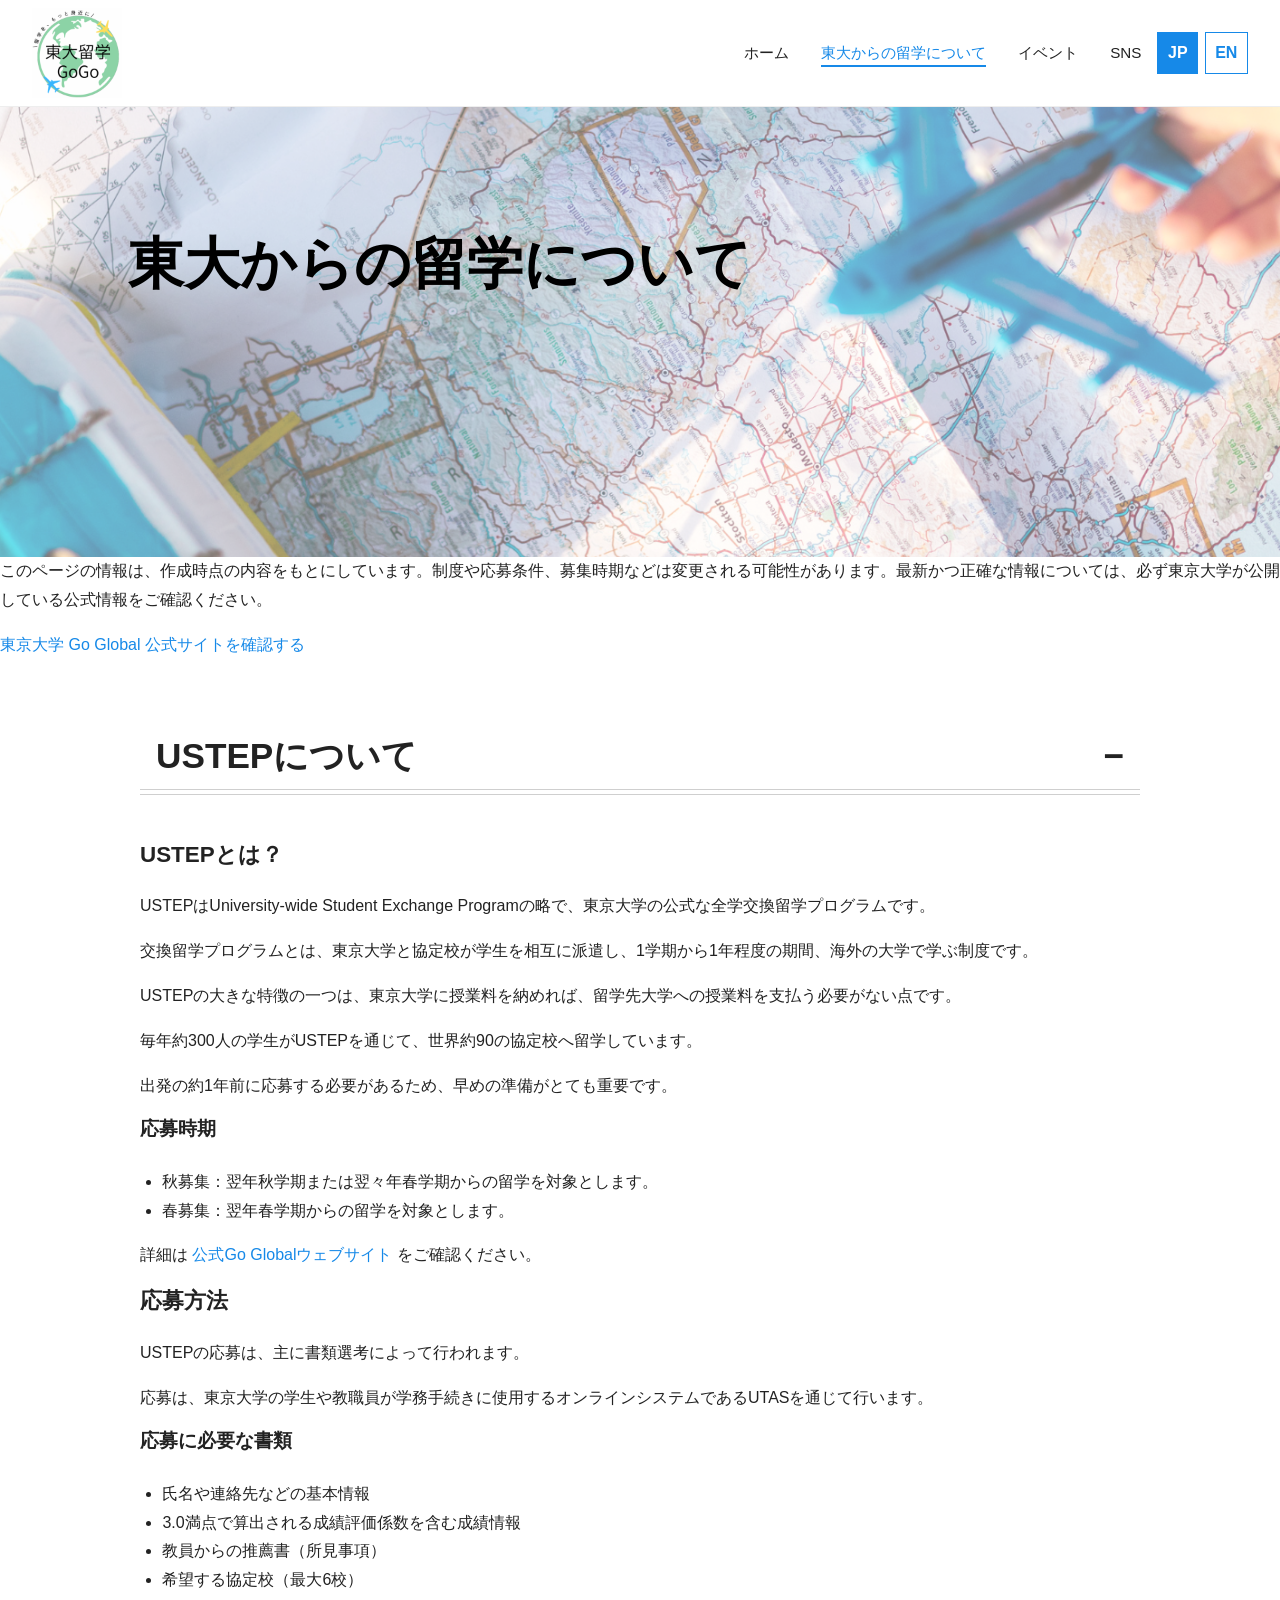
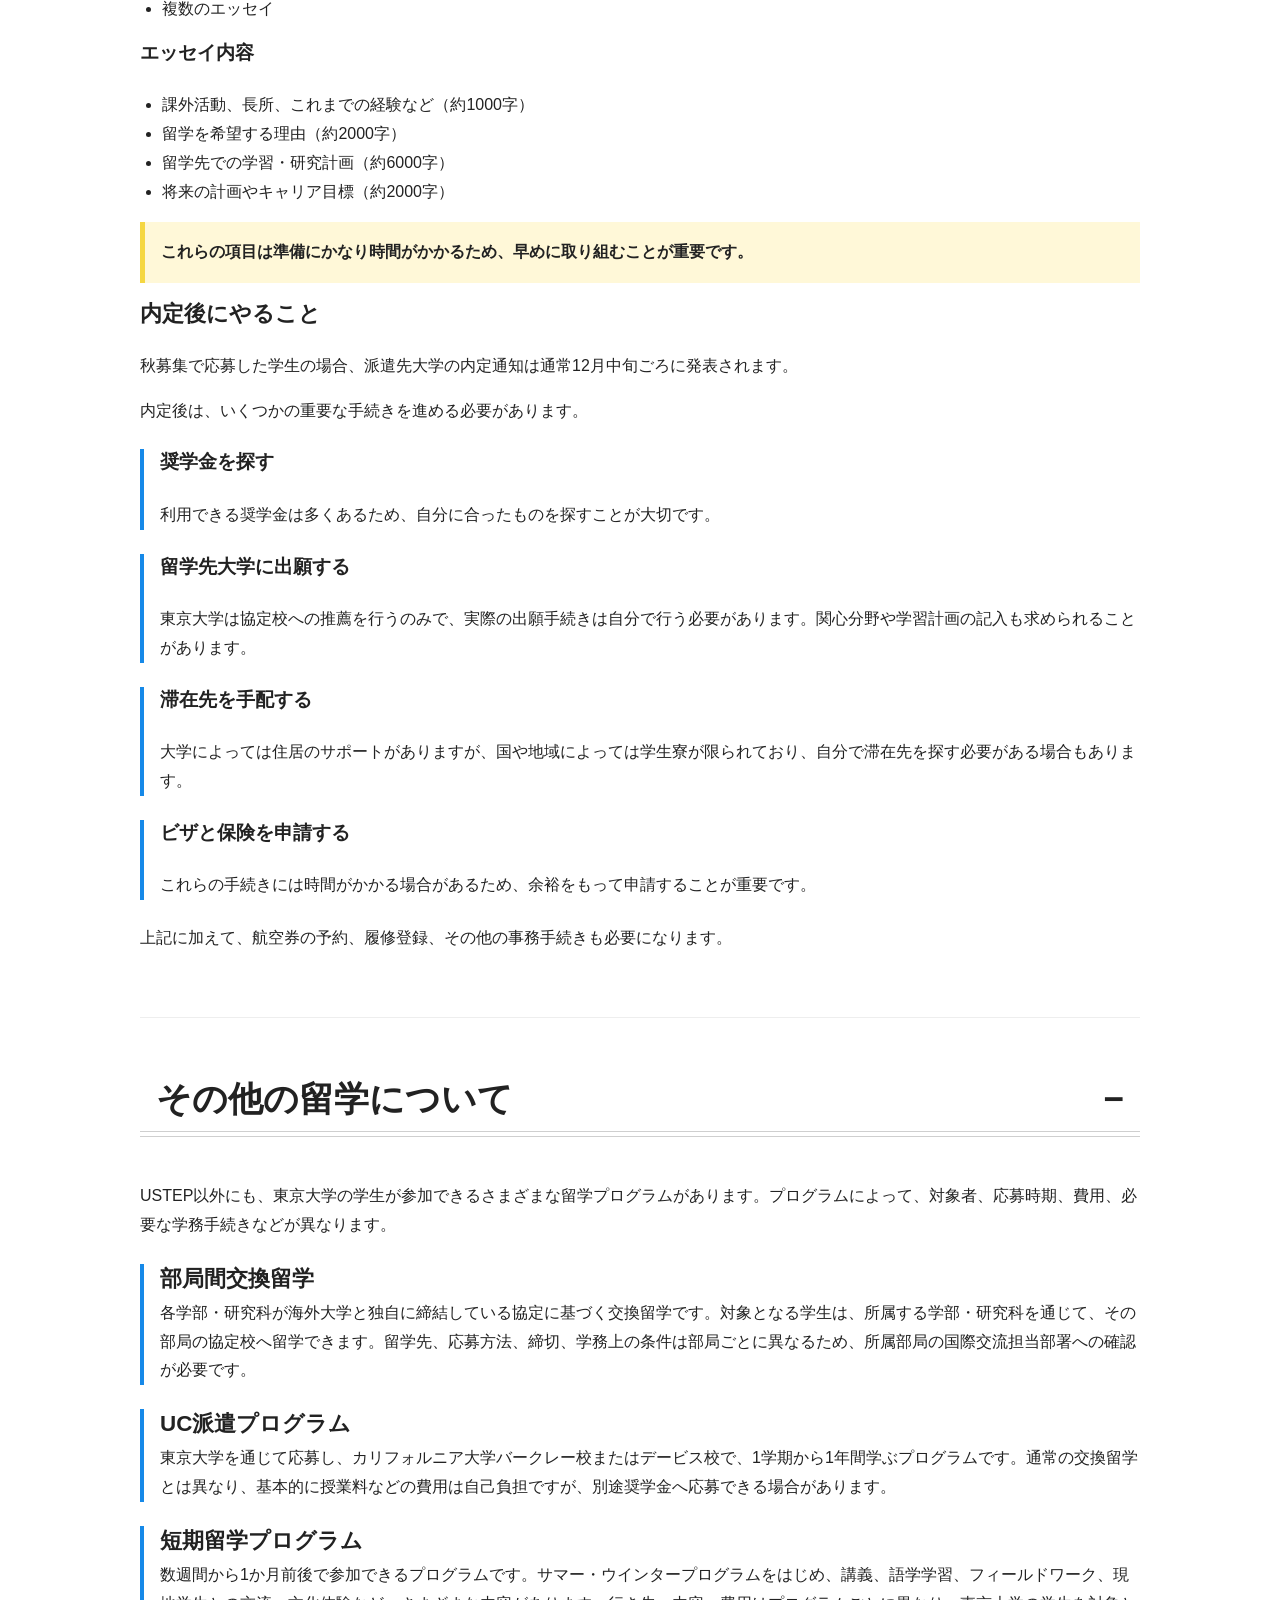
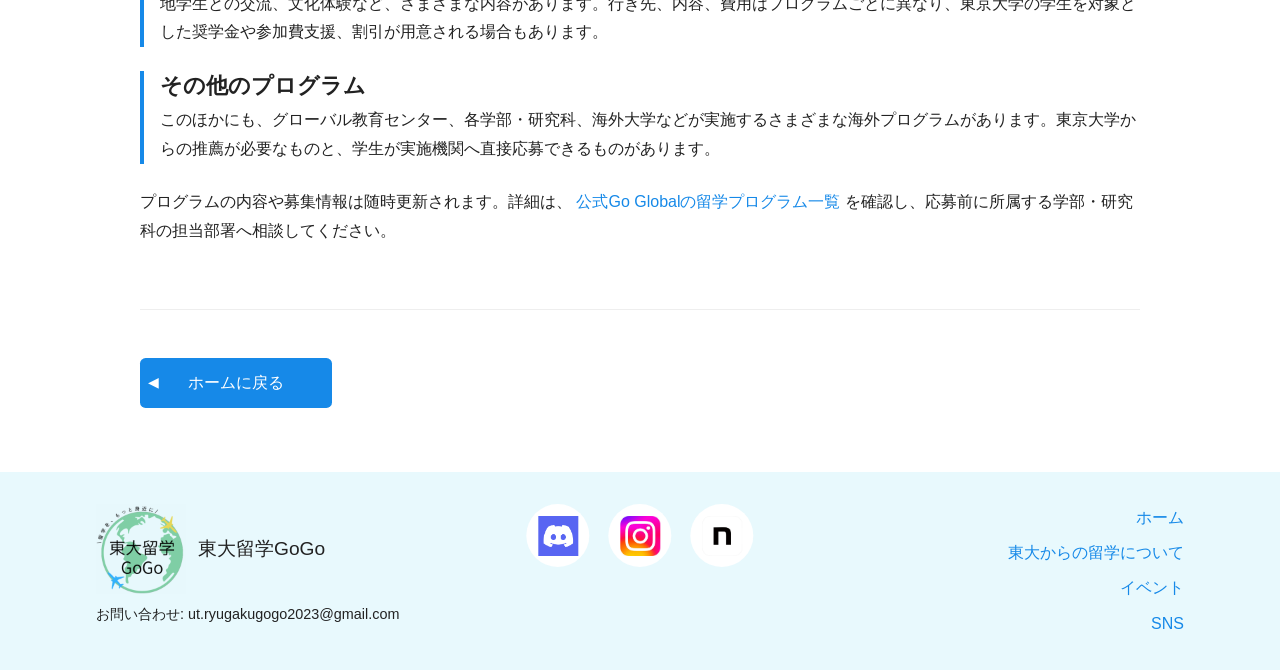
==== commit e211971b: "Update about.html" ====
--- a/about.html
+++ b/about.html
@@ -26,6 +26,23 @@
 			<div class="hero-about-content">
 				<h1 data-en="Studying Abroad from UTokyo" data-jp="東大からの留学について">Studying Abroad from UTokyo</h1>
 			</div>
+		</section>
+
+		<section class="information-notice">
+			<p data-en="The information on this page is based on details available at the time of writing. Program details, eligibility requirements, and application schedules may change. Please always check the official information published by the University of Tokyo for the most up-to-date and accurate details."
+				data-jp="このページの情報は、作成時点の内容をもとにしています。制度や応募条件、募集時期などは変更される可能性があります。最新かつ正確な情報については、必ず東京大学が公開している公式情報をご確認ください。">
+				The information on this page is based on details available at the time of writing.
+				Program details, eligibility requirements, and application schedules may change.
+				Please always check the official information published by the University of Tokyo
+				for the most up-to-date and accurate details.
+			</p>
+
+			<p>
+				<a href="https://www.u-tokyo.ac.jp/adm/go-global/ja/" target="_blank" rel="noopener"
+					data-en="Check the official UTokyo Go Global website" data-jp="東京大学 Go Global 公式サイトを確認する">
+					Check the official UTokyo Go Global website
+				</a>
+			</p>
 		</section>
 
 		<section class="content-section">
@@ -307,5 +324,3 @@
 </body>
 
 </html>
-
-</html>
